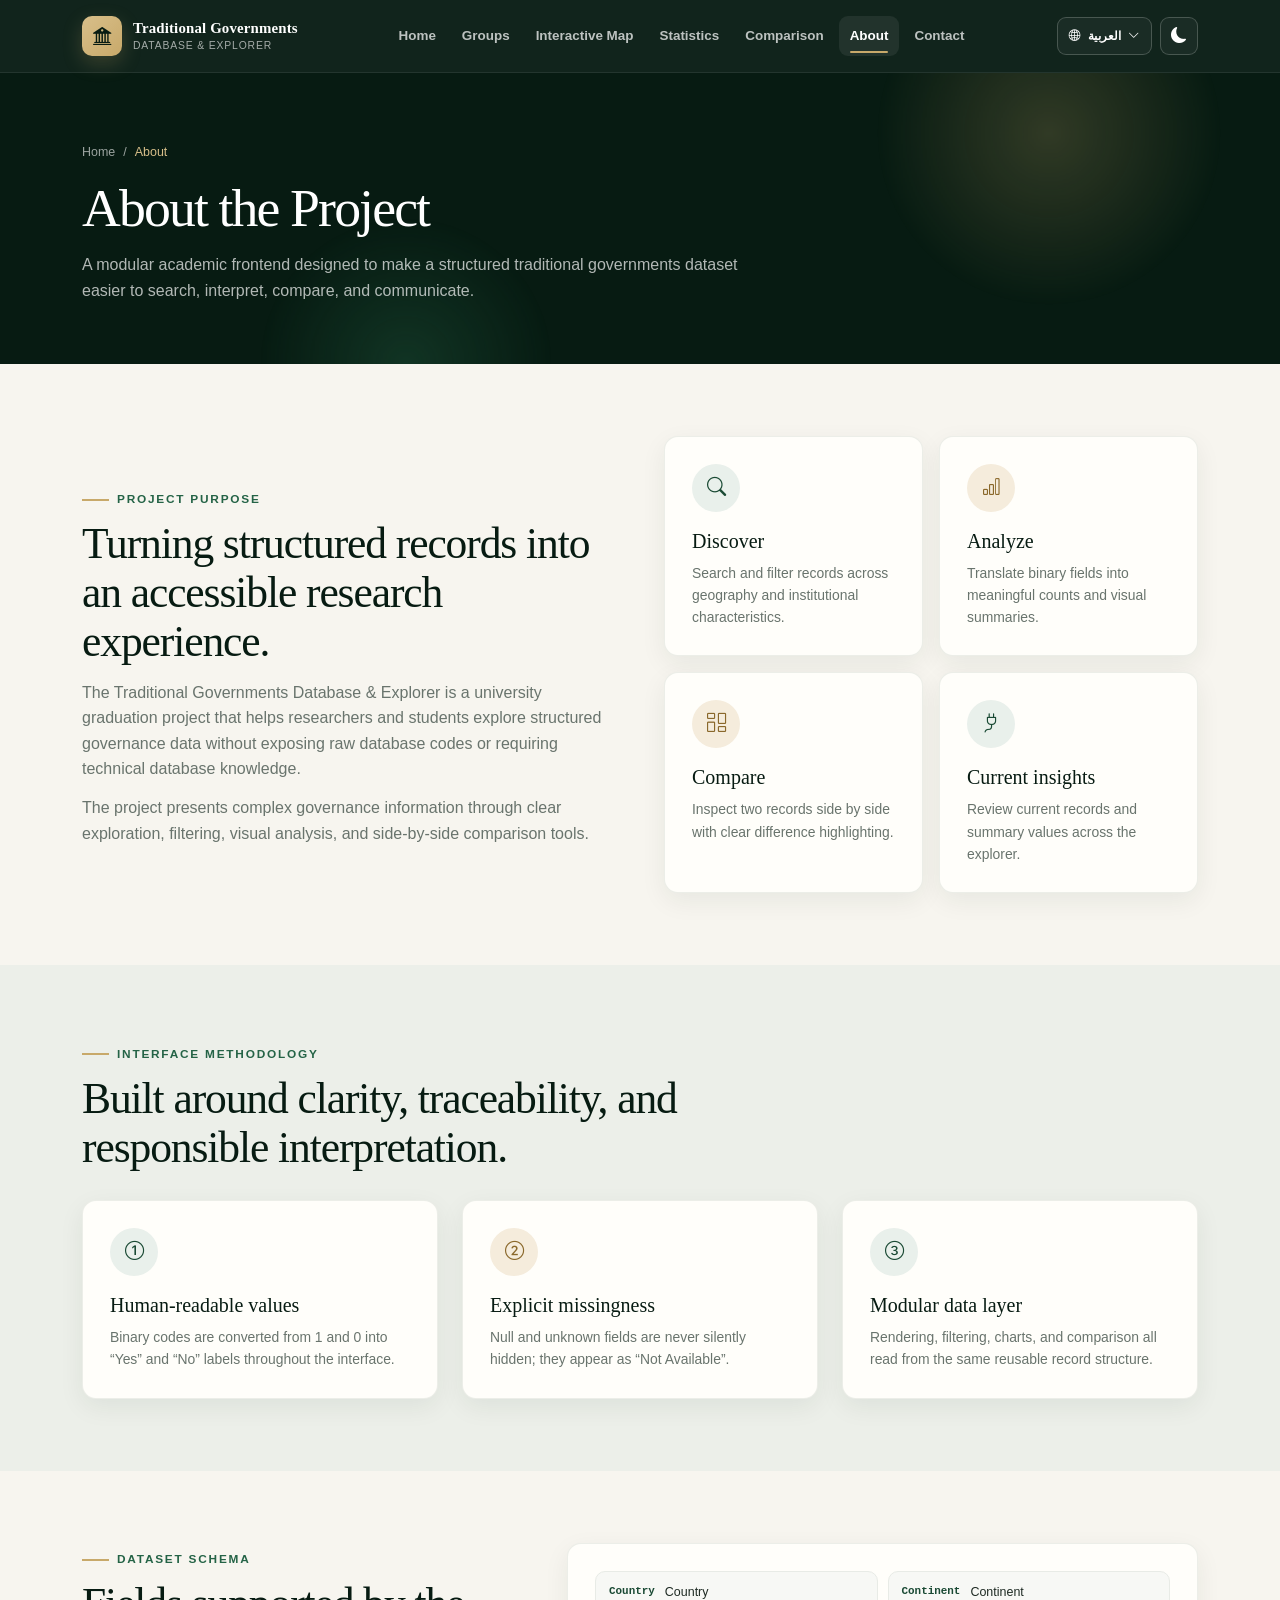
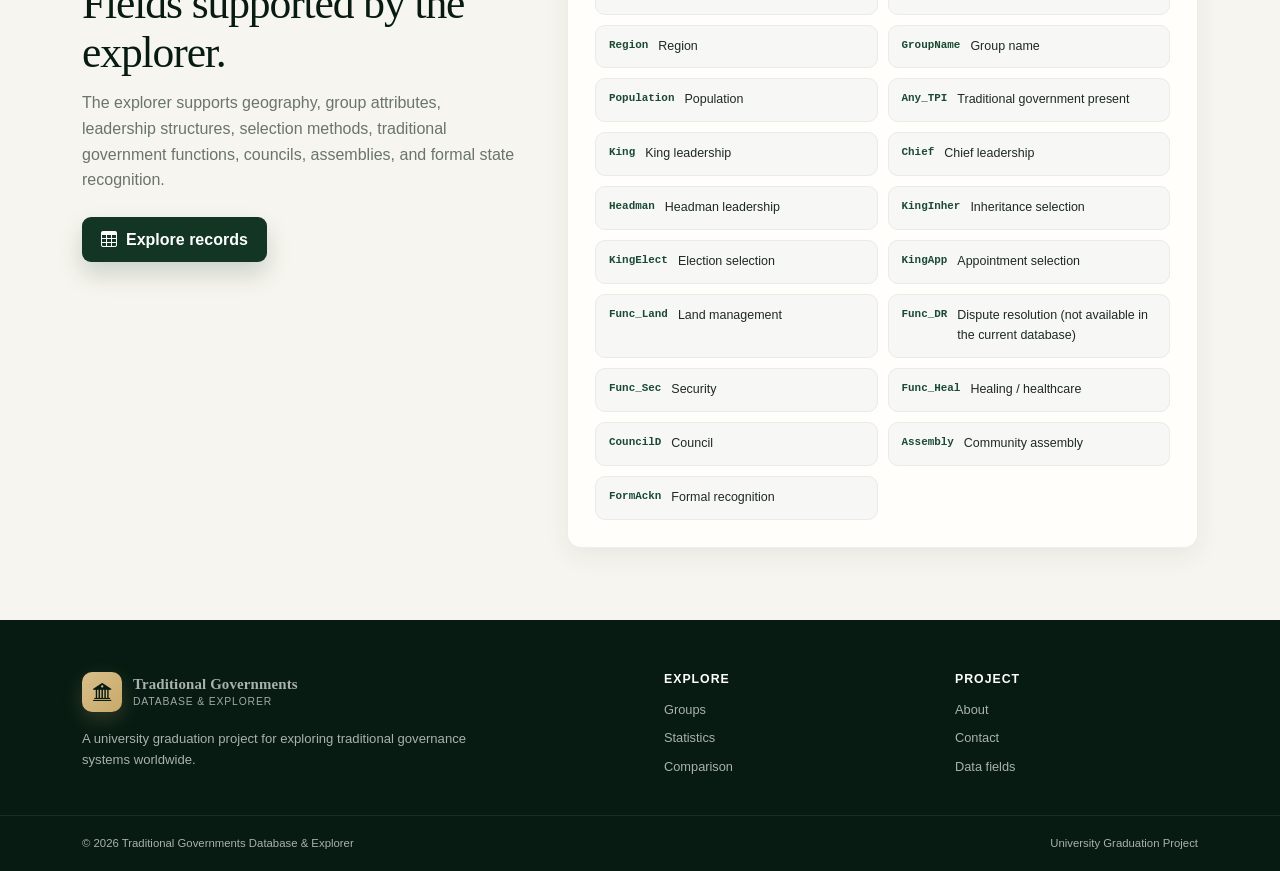
==== about.html @ 9d0b3dbb "Initial secure Flask project upload" ====
<!doctype html>
<html class="preferences-pending" lang="en" dir="ltr">
<head>
  <meta charset="utf-8">
  <meta name="viewport" content="width=device-width, initial-scale=1">
  <script src="js/preferences.js"></script>
  <meta name="description" content="About the Traditional Governments Database & Explorer graduation project.">
  <title>About the Project | Traditional Governments</title>
  <link href="assets/vendor/bootstrap.min.css" rel="stylesheet">
  <link href="assets/vendor/bootstrap-icons.min.css" rel="stylesheet">
  <link href="css/style.css" rel="stylesheet">
</head>
<body class="is-loading" data-page="about">
  <a class="skip-link" href="#main-content">Skip to main content</a><div class="site-loader" id="siteLoader" aria-hidden="true"><div class="loader-mark"></div></div>
  <header class="site-header"><div class="container nav-shell"><a class="brand" href="index.html"><span class="brand-mark"><i class="bi bi-bank2"></i></span><span class="brand-copy"><strong>Traditional Governments</strong><small>Database &amp; Explorer</small></span></a><button class="nav-toggle" id="navToggle" type="button" aria-expanded="false" aria-controls="navMenu" aria-label="Toggle navigation"><span></span><span></span><span></span></button><nav aria-label="Primary navigation"><ul class="nav-menu" id="navMenu"><li><a class="nav-link" href="index.html">Home</a></li><li><a class="nav-link" href="groups.html">Groups</a></li><li><a class="nav-link" href="index.html#distribution-map">Interactive Map</a></li><li><a class="nav-link" href="statistics.html">Statistics</a></li><li><a class="nav-link" href="comparison.html">Comparison</a></li><li><a class="nav-link active" href="about.html">About</a></li><li><a class="nav-link" href="contact.html">Contact</a></li></ul></nav></div></header>
  <main id="main-content">
    <section class="page-hero"><div class="container"><div class="breadcrumb-premium"><a href="index.html">Home</a><span>/</span><span>About</span></div><h1>About the Project</h1><p>A modular academic frontend designed to make a structured traditional governments dataset easier to search, interpret, compare, and communicate.</p></div></section>
    <section class="section-space"><div class="container">
      <div class="row align-items-center g-5">
        <div class="col-lg-6" data-reveal><span class="section-kicker">Project purpose</span><h2 class="section-title">Turning structured records into an accessible research experience.</h2><p class="section-intro">The Traditional Governments Database &amp; Explorer is a university graduation project that helps researchers and students explore structured governance data without exposing raw database codes or requiring technical database knowledge.</p><p class="section-intro">The project presents complex governance information through clear exploration, filtering, visual analysis, and side-by-side comparison tools.</p></div>
        <div class="col-lg-6"><div class="row g-3"><div class="col-sm-6" data-reveal><article class="surface project-card"><div class="feature-icon"><i class="bi bi-search"></i></div><h3>Discover</h3><p>Search and filter records across geography and institutional characteristics.</p></article></div><div class="col-sm-6" data-reveal><article class="surface project-card"><div class="feature-icon gold-icon"><i class="bi bi-bar-chart"></i></div><h3>Analyze</h3><p>Translate binary fields into meaningful counts and visual summaries.</p></article></div><div class="col-sm-6" data-reveal><article class="surface project-card"><div class="feature-icon gold-icon"><i class="bi bi-columns-gap"></i></div><h3>Compare</h3><p>Inspect two records side by side with clear difference highlighting.</p></article></div><div class="col-sm-6" data-reveal><article class="surface project-card"><div class="feature-icon"><i class="bi bi-plug"></i></div><h3>Current insights</h3><p>Review current records and summary values across the explorer.</p></article></div></div></div>
      </div>
    </div></section>

    <section class="section-space map-section" id="methodology"><div class="container"><div class="section-heading-row" data-reveal><div><span class="section-kicker">Interface methodology</span><h2 class="section-title">Built around clarity, traceability, and responsible interpretation.</h2></div></div><div class="row g-4"><div class="col-md-4" data-reveal><article class="surface project-card"><div class="feature-icon"><i class="bi bi-1-circle"></i></div><h3>Human-readable values</h3><p>Binary codes are converted from 1 and 0 into “Yes” and “No” labels throughout the interface.</p></article></div><div class="col-md-4" data-reveal><article class="surface project-card"><div class="feature-icon gold-icon"><i class="bi bi-2-circle"></i></div><h3>Explicit missingness</h3><p>Null and unknown fields are never silently hidden; they appear as “Not Available”.</p></article></div><div class="col-md-4" data-reveal><article class="surface project-card"><div class="feature-icon"><i class="bi bi-3-circle"></i></div><h3>Modular data layer</h3><p>Rendering, filtering, charts, and comparison all read from the same reusable record structure.</p></article></div></div></div></section>

    <section class="section-space" id="data-fields"><div class="container"><div class="row g-5"><div class="col-lg-5" data-reveal><span class="section-kicker">Dataset schema</span><h2 class="section-title">Fields supported by the explorer.</h2><p class="section-intro">The explorer supports geography, group attributes, leadership structures, selection methods, traditional government functions, councils, assemblies, and formal state recognition.</p><a class="btn-premium btn-forest mt-4" href="groups.html"><i class="bi bi-table"></i> Explore records</a></div><div class="col-lg-7" data-reveal><div class="surface project-card"><ul class="field-list"><li><code>Country</code><span>Country</span></li><li><code>Continent</code><span>Continent</span></li><li><code>Region</code><span>Region</span></li><li><code>GroupName</code><span>Group name</span></li><li><code>Population</code><span>Population</span></li><li><code>Any_TPI</code><span>Traditional government present</span></li><li><code>King</code><span>King leadership</span></li><li><code>Chief</code><span>Chief leadership</span></li><li><code>Headman</code><span>Headman leadership</span></li><li><code>KingInher</code><span>Inheritance selection</span></li><li><code>KingElect</code><span>Election selection</span></li><li><code>KingApp</code><span>Appointment selection</span></li><li><code>Func_Land</code><span>Land management</span></li><li><code>Func_DR</code><span>Dispute resolution (not available in the current database)</span></li><li><code>Func_Sec</code><span>Security</span></li><li><code>Func_Heal</code><span>Healing / healthcare</span></li><li><code>CouncilD</code><span>Council</span></li><li><code>Assembly</code><span>Community assembly</span></li><li><code>FormAckn</code><span>Formal recognition</span></li></ul></div></div></div></div></section>
  </main>
  <footer class="site-footer"><div class="footer-main"><div class="container"><div class="row g-5"><div class="col-lg-6"><a class="brand" href="index.html"><span class="brand-mark"><i class="bi bi-bank2"></i></span><span class="brand-copy"><strong>Traditional Governments</strong><small>Database &amp; Explorer</small></span></a><p class="footer-copy">A university graduation project for exploring traditional governance systems worldwide.</p></div><div class="col-6 col-lg-3"><h2 class="footer-title">Explore</h2><ul class="footer-links"><li><a href="groups.html">Groups</a></li><li><a href="statistics.html">Statistics</a></li><li><a href="comparison.html">Comparison</a></li></ul></div><div class="col-6 col-lg-3"><h2 class="footer-title">Project</h2><ul class="footer-links"><li><a href="about.html">About</a></li><li><a href="contact.html">Contact</a></li><li><a href="#data-fields">Data fields</a></li></ul></div></div></div></div><div class="footer-bottom"><div class="container"><span>© 2026 Traditional Governments Database &amp; Explorer</span><span>University Graduation Project</span></div></div></footer>
  <a class="back-to-top" id="backToTop" href="#main-content" aria-label="Back to top"><i class="bi bi-arrow-up"></i></a><script src="assets/vendor/bootstrap.bundle.min.js" defer></script><script src="js/i18n.js" defer></script><script src="js/script.js?v=group-names-ar-1" defer></script>
</body>
</html>
---- css/style.css ----
/* ================================================================
   Traditional Governments Database & Explorer
   Shared presentation layer for all pages
   ================================================================ */

:root {
  --forest-950: #071b12;
  --forest-900: #0c291b;
  --forest-800: #123524;
  --forest-700: #1a4a34;
  --forest-600: #246346;
  --gold-500: #c8a96a;
  --gold-400: #d8bf8a;
  --gold-200: #eee1c8;
  --warm-white: #f7f5ef;
  --paper: #fffefa;
  --ink: #1d2922;
  --muted: #69746d;
  --line: #e5e1d8;
  --success: #287a50;
  --danger: #b74c45;
  --shadow-sm: 0 8px 26px rgba(15, 42, 29, 0.065);
  --shadow-md: 0 18px 46px rgba(8, 28, 19, 0.11);
  --radius-sm: 10px;
  --radius-md: 14px;
  --radius-lg: 22px;
  --transition: 180ms ease;
}

* {
  box-sizing: border-box;
}

html {
  scroll-behavior: smooth;
  scroll-padding-top: 78px;
}

html.preferences-pending body {
  visibility: hidden;
}

body {
  margin: 0;
  color: var(--ink);
  background: var(--warm-white);
  font-family: "Aptos", "Segoe UI", Arial, sans-serif;
  line-height: 1.6;
  -webkit-font-smoothing: antialiased;
}

body.is-loading {
  overflow: hidden;
}

a {
  color: inherit;
  text-decoration: none;
}

::selection {
  color: var(--forest-950);
  background: var(--gold-200);
}

:focus-visible {
  outline: 3px solid rgba(200, 169, 106, 0.48);
  outline-offset: 3px;
}

button,
input,
select,
textarea {
  font: inherit;
}

img {
  display: block;
  max-width: 100%;
}

.skip-link {
  position: fixed;
  top: -80px;
  left: 16px;
  z-index: 9999;
  padding: 10px 16px;
  color: white;
  background: var(--forest-800);
  border-radius: 8px;
  transition: top var(--transition);
}

.skip-link:focus {
  top: 16px;
}

.site-loader {
  position: fixed;
  inset: 0;
  z-index: 9998;
  display: grid;
  place-items: center;
  background: var(--forest-950);
  transition: opacity 350ms ease, visibility 350ms ease;
}

.site-loader.is-hidden {
  visibility: hidden;
  opacity: 0;
}

.loader-mark {
  position: relative;
  width: 54px;
  height: 54px;
  border: 3px solid rgba(200, 169, 106, 0.25);
  border-top-color: var(--gold-500);
  border-radius: 50%;
  animation: spin 800ms linear infinite;
}

@keyframes spin {
  to { transform: rotate(360deg); }
}

/* Navigation */
.site-header {
  position: sticky;
  top: 0;
  z-index: 1000;
  color: #fff;
  background: rgba(8, 28, 19, 0.96);
  border-bottom: 1px solid rgba(255, 255, 255, 0.08);
  backdrop-filter: blur(14px);
}

.home-page .site-header {
  position: fixed;
  width: 100%;
  background: linear-gradient(180deg, rgba(6, 23, 15, 0.93), rgba(6, 23, 15, 0.72));
}

.nav-shell {
  min-height: 72px;
  display: flex;
  align-items: center;
  justify-content: space-between;
  gap: 24px;
}

.brand {
  display: inline-flex;
  align-items: center;
  gap: 11px;
  min-width: 224px;
}

.brand-mark {
  width: 40px;
  height: 40px;
  display: grid;
  place-items: center;
  color: var(--forest-950);
  background: linear-gradient(135deg, var(--gold-400), var(--gold-500));
  border-radius: 10px;
  box-shadow: 0 7px 20px rgba(200, 169, 106, 0.22);
  font-size: 1.15rem;
}

.brand-copy {
  line-height: 1.16;
}

.brand-copy strong,
.brand-copy small {
  display: block;
}

.brand-copy strong {
  font-family: Georgia, "Times New Roman", serif;
  font-size: 0.93rem;
  letter-spacing: 0.01em;
}

.brand-copy small {
  margin-top: 3px;
  color: rgba(255, 255, 255, 0.62);
  font-size: 0.65rem;
  letter-spacing: 0.08em;
  text-transform: uppercase;
}

.nav-menu {
  display: flex;
  align-items: center;
  justify-content: flex-end;
  gap: 4px;
  margin: 0;
  padding: 0;
  list-style: none;
}

.nav-link {
  position: relative;
  display: inline-flex;
  align-items: center;
  min-height: 40px;
  padding: 8px 11px;
  color: rgba(255, 255, 255, 0.72);
  border-radius: 9px;
  font-size: 0.84rem;
  font-weight: 600;
  transition: color var(--transition), background var(--transition);
}

.nav-link:hover,
.nav-link:focus-visible,
.nav-link.active {
  color: #fff;
  background: rgba(255, 255, 255, 0.07);
}

.nav-link.active::after {
  content: "";
  position: absolute;
  right: 11px;
  bottom: 3px;
  left: 11px;
  height: 2px;
  background: var(--gold-500);
  border-radius: 999px;
}

.nav-toggle {
  display: none;
  width: 44px;
  height: 44px;
  padding: 0;
  color: #fff;
  background: rgba(255, 255, 255, 0.07);
  border: 1px solid rgba(255, 255, 255, 0.12);
  border-radius: 10px;
}

.nav-toggle span {
  display: block;
  width: 19px;
  height: 2px;
  margin: 4px auto;
  background: currentColor;
  border-radius: 999px;
  transition: transform var(--transition), opacity var(--transition);
}

.nav-toggle[aria-expanded="true"] span:nth-child(1) { transform: translateY(6px) rotate(45deg); }
.nav-toggle[aria-expanded="true"] span:nth-child(2) { opacity: 0; }
.nav-toggle[aria-expanded="true"] span:nth-child(3) { transform: translateY(-6px) rotate(-45deg); }

.site-preference-controls {
  display: flex;
  align-items: center;
  gap: 8px;
  flex: 0 0 auto;
}

.site-preference-controls .language-switch,
.site-preference-controls .theme-switch {
  min-height: 38px;
  color: #fff;
  background: rgba(255,255,255,.04);
  border: 1px solid rgba(255,255,255,.2);
  border-radius: 9px;
  transition: background var(--transition), border-color var(--transition), transform var(--transition);
}

.site-preference-controls .language-switch {
  display: inline-flex;
  align-items: center;
  gap: 7px;
  padding: 7px 11px;
  font-size: .72rem;
  font-weight: 700;
}

.site-preference-controls .theme-switch {
  width: 38px;
  display: grid;
  place-items: center;
}

.site-preference-controls button:hover,
.site-preference-controls button:focus-visible {
  color: #fff;
  background: rgba(255,255,255,.1);
  border-color: var(--gold-500);
  transform: translateY(-1px);
}

/* Shared layout */
.section-space {
  padding: 72px 0;
}

.section-space-sm {
  padding: 48px 0;
}

.section-kicker {
  display: inline-flex;
  align-items: center;
  gap: 8px;
  margin-bottom: 10px;
  color: var(--forest-600);
  font-size: 0.74rem;
  font-weight: 800;
  letter-spacing: 0.15em;
  text-transform: uppercase;
}

.section-kicker::before {
  content: "";
  width: 27px;
  height: 2px;
  background: var(--gold-500);
}

.section-title {
  max-width: 760px;
  margin: 0;
  color: var(--forest-950);
  font-family: Georgia, "Times New Roman", serif;
  font-size: clamp(1.9rem, 3.4vw, 2.85rem);
  line-height: 1.13;
  letter-spacing: -0.025em;
}

.section-intro {
  max-width: 690px;
  margin: 13px 0 0;
  color: var(--muted);
}

.section-heading-row {
  display: flex;
  align-items: end;
  justify-content: space-between;
  gap: 24px;
  margin-bottom: 28px;
}

.surface {
  background: var(--paper);
  border: 1px solid rgba(16, 49, 34, 0.08);
  border-radius: var(--radius-md);
  box-shadow: var(--shadow-sm);
}

.btn-premium {
  display: inline-flex;
  align-items: center;
  justify-content: center;
  gap: 9px;
  min-height: 44px;
  padding: 9px 18px;
  border: 1px solid transparent;
  border-radius: 9px;
  font-weight: 750;
  transition: transform var(--transition), box-shadow var(--transition), background var(--transition), border-color var(--transition);
}

.btn-premium:hover {
  transform: translateY(-2px);
}

.btn-forest {
  color: white;
  background: var(--forest-800);
  box-shadow: 0 12px 24px rgba(18, 53, 36, 0.18);
}

.btn-forest:hover {
  color: white;
  background: var(--forest-700);
}

.btn-gold {
  color: var(--forest-950);
  background: var(--gold-500);
  box-shadow: 0 12px 24px rgba(200, 169, 106, 0.2);
}

.btn-gold:hover {
  color: var(--forest-950);
  background: #d4b679;
}

.btn-outline-premium {
  color: var(--forest-800);
  background: transparent;
  border-color: rgba(18, 53, 36, 0.25);
}

.btn-outline-premium:hover {
  color: white;
  background: var(--forest-800);
  border-color: var(--forest-800);
}

.text-link {
  display: inline-flex;
  align-items: center;
  gap: 8px;
  color: var(--forest-700);
  font-weight: 750;
}

.text-link i {
  transition: transform var(--transition);
}

.text-link:hover i {
  transform: translateX(4px);
}

/* Hero */
.hero {
  position: relative;
  min-height: 620px;
  display: flex;
  align-items: center;
  overflow: hidden;
  color: #fff;
  background-image:
    linear-gradient(90deg, rgba(5, 22, 14, 0.95) 0%, rgba(5, 22, 14, 0.84) 37%, rgba(5, 22, 14, 0.32) 68%, rgba(5, 22, 14, 0.14) 100%),
    linear-gradient(0deg, rgba(5, 22, 14, 0.66) 0%, transparent 35%),
    url("../assets/images/hero-village.png");
  background-position: center;
  background-size: cover;
}

.hero::after {
  content: "";
  position: absolute;
  inset: auto 0 0;
  height: 125px;
  background: linear-gradient(0deg, rgba(5, 22, 14, 0.58), transparent);
  pointer-events: none;
}

.hero-content {
  position: relative;
  z-index: 2;
  max-width: 625px;
  padding-top: 86px;
}

.hero-eyebrow {
  display: inline-flex;
  align-items: center;
  gap: 10px;
  padding: 7px 12px;
  color: var(--gold-200);
  background: rgba(255, 255, 255, 0.08);
  border: 1px solid rgba(255, 255, 255, 0.14);
  border-radius: 999px;
  font-size: 0.74rem;
  font-weight: 750;
  letter-spacing: 0.08em;
  text-transform: uppercase;
}

.hero h1 {
  margin: 20px 0 15px;
  font-family: Georgia, "Times New Roman", serif;
  font-size: clamp(3rem, 5.2vw, 4.75rem);
  line-height: 1;
  letter-spacing: -0.04em;
}

.hero h1 span {
  display: block;
  color: var(--gold-400);
  font-style: italic;
  font-weight: 400;
}

.hero-lead {
  max-width: 610px;
  margin: 0;
  color: rgba(255, 255, 255, 0.78);
  font-size: clamp(0.98rem, 1.5vw, 1.09rem);
}

.hero-actions {
  display: flex;
  flex-wrap: wrap;
  gap: 12px;
  margin-top: 27px;
}

.hero .btn-outline-premium {
  color: #fff;
  background: rgba(255, 255, 255, 0.07);
  border-color: rgba(255, 255, 255, 0.28);
}

.hero .btn-outline-premium:hover {
  background: rgba(255, 255, 255, 0.14);
  border-color: rgba(255, 255, 255, 0.45);
}

.hero-note {
  display: flex;
  align-items: center;
  gap: 10px;
  margin-top: 22px;
  color: rgba(255, 255, 255, 0.58);
  font-size: 0.78rem;
}

.scroll-indicator {
  position: absolute;
  z-index: 3;
  right: max(24px, calc((100vw - 1320px) / 2));
  bottom: 27px;
  display: flex;
  align-items: center;
  gap: 12px;
  color: rgba(255, 255, 255, 0.72);
  font-size: 0.72rem;
  font-weight: 700;
  letter-spacing: 0.1em;
  text-transform: uppercase;
}

.scroll-indicator span {
  position: relative;
  width: 28px;
  height: 42px;
  border: 1px solid rgba(255, 255, 255, 0.36);
  border-radius: 999px;
}

.scroll-indicator span::before {
  content: "";
  position: absolute;
  top: 8px;
  left: 50%;
  width: 4px;
  height: 8px;
  background: var(--gold-500);
  border-radius: 999px;
  transform: translateX(-50%);
  animation: scroll-dot 1.8s ease-in-out infinite;
}

@keyframes scroll-dot {
  0%, 100% { transform: translate(-50%, 0); opacity: 0.5; }
  50% { transform: translate(-50%, 14px); opacity: 1; }
}

/* Statistics */
.stats-band {
  position: relative;
  z-index: 5;
  margin-top: -42px;
}

.stat-card {
  height: 100%;
  display: flex;
  align-items: center;
  gap: 14px;
  padding: 19px;
  background: rgba(255, 255, 255, 0.98);
  border: 1px solid rgba(16, 49, 34, 0.07);
  border-radius: var(--radius-md);
  box-shadow: var(--shadow-md);
  transition: transform var(--transition), box-shadow var(--transition);
}

.stat-card:hover {
  transform: translateY(-4px);
  box-shadow: 0 18px 46px rgba(8, 28, 19, 0.13);
}

.stat-icon,
.feature-icon {
  flex: 0 0 auto;
  display: grid;
  place-items: center;
  width: 48px;
  height: 48px;
  color: var(--forest-700);
  background: #e9f0eb;
  border-radius: 50%;
  font-size: 1.2rem;
}

.stat-card:nth-child(even) .stat-icon,
.gold-icon {
  color: #8a682b;
  background: #f5ecdc;
}

.stat-number {
  margin: 0;
  color: var(--forest-950);
  font-family: Georgia, "Times New Roman", serif;
  font-size: 1.68rem;
  font-weight: 700;
  line-height: 1;
}

.stat-label {
  margin: 6px 0 0;
  color: var(--muted);
  font-size: 0.78rem;
  font-weight: 700;
}

/* Feature cards */
.feature-card {
  height: 100%;
  padding: 24px;
  overflow: hidden;
  transition: transform var(--transition), box-shadow var(--transition), border-color var(--transition);
}

.feature-card:hover {
  transform: translateY(-6px);
  border-color: rgba(200, 169, 106, 0.5);
  box-shadow: var(--shadow-md);
}

.feature-card .feature-icon {
  margin-bottom: 19px;
  border-radius: 12px;
}

.feature-card h3 {
  margin: 0 0 10px;
  color: var(--forest-950);
  font-family: Georgia, "Times New Roman", serif;
  font-size: 1.25rem;
}

.feature-card p {
  min-height: 52px;
  margin: 0 0 18px;
  color: var(--muted);
  font-size: 0.9rem;
}

/* Page mastheads */
.page-hero {
  position: relative;
  padding: 70px 0 60px;
  overflow: hidden;
  color: #fff;
  background: var(--forest-950);
}

.page-hero::before,
.page-hero::after {
  content: "";
  position: absolute;
  border-radius: 50%;
  filter: blur(1px);
  pointer-events: none;
}

.page-hero::before {
  top: -120px;
  right: 4%;
  width: 360px;
  height: 360px;
  background: radial-gradient(circle, rgba(200, 169, 106, 0.22), transparent 68%);
}

.page-hero::after {
  bottom: -150px;
  left: 20%;
  width: 300px;
  height: 300px;
  background: radial-gradient(circle, rgba(39, 104, 73, 0.33), transparent 69%);
}

.breadcrumb-premium {
  position: relative;
  z-index: 1;
  display: flex;
  gap: 8px;
  margin-bottom: 17px;
  color: rgba(255, 255, 255, 0.6);
  font-size: 0.78rem;
}

.breadcrumb-premium span:last-child { color: var(--gold-400); }

.page-hero h1 {
  position: relative;
  z-index: 1;
  margin: 0;
  font-family: Georgia, "Times New Roman", serif;
  font-size: clamp(2.4rem, 4.2vw, 3.7rem);
  line-height: 1.05;
  letter-spacing: -0.035em;
}

.page-hero p {
  position: relative;
  z-index: 1;
  max-width: 680px;
  margin: 16px 0 0;
  color: rgba(255, 255, 255, 0.69);
}

/* Explorer controls and tables */
.explorer-panel {
  padding: 24px;
  overflow: hidden;
}

.search-wrap {
  position: relative;
}

.search-wrap > i {
  position: absolute;
  top: 50%;
  left: 17px;
  color: #8a948e;
  transform: translateY(-50%);
}

.search-wrap .form-control {
  min-height: 48px;
  padding-left: 46px;
}

.form-label {
  margin-bottom: 7px;
  color: #334039;
  font-size: 0.76rem;
  font-weight: 750;
}

.form-control,
.form-select {
  min-height: 46px;
  color: var(--ink);
  background-color: #fbfcfa;
  border-color: #dce1dc;
  border-radius: 10px;
  box-shadow: none !important;
}

.form-control:focus,
.form-select:focus {
  background-color: #fff;
  border-color: var(--gold-500);
}

.filter-grid {
  display: grid;
  grid-template-columns: repeat(5, minmax(0, 1fr));
  gap: 13px;
  margin-top: 18px;
}

.filter-actions {
  display: flex;
  align-items: end;
}

.result-toolbar {
  display: flex;
  align-items: center;
  justify-content: space-between;
  gap: 16px;
  margin: 26px 0 14px;
}

.result-count {
  color: var(--muted);
  font-size: 0.85rem;
}

.result-count strong { color: var(--forest-800); }

.table-shell {
  overflow: hidden;
  background: #fff;
  border: 1px solid var(--line);
  border-radius: var(--radius-md);
}

.table-responsive { margin-bottom: 0; }

.data-table {
  width: 100%;
  margin: 0;
  border-collapse: collapse;
  font-size: 0.86rem;
}

.data-table th {
  padding: 14px 16px;
  color: #3f4c45;
  background: #f4f2ec;
  border-bottom: 1px solid var(--line);
  font-size: 0.69rem;
  font-weight: 800;
  letter-spacing: 0.055em;
  text-transform: uppercase;
  white-space: nowrap;
}

.data-table th[data-sort] {
  cursor: pointer;
  user-select: none;
}

.data-table th[data-sort]::after {
  content: "↕";
  margin-left: 7px;
  color: #99a19c;
}

.data-table td {
  padding: 14px 16px;
  vertical-align: middle;
  color: #4d5952;
  border-bottom: 1px solid #edf0ec;
}

.data-table tbody tr {
  transition: background var(--transition), transform var(--transition);
}

.data-table tbody tr:hover { background: #faf7ef; }
.data-table tbody tr:last-child td { border-bottom: 0; }

.group-name-cell strong {
  display: block;
  color: var(--forest-950);
  font-family: Georgia, "Times New Roman", serif;
  font-size: 0.97rem;
}

.group-name-bidi {
  unicode-bidi: isolate;
}

.group-name-cell small { color: #8a938e; }

.badge-yes,
.badge-no,
.badge-neutral,
.leadership-badge {
  display: inline-flex;
  align-items: center;
  gap: 5px;
  padding: 5px 9px;
  border-radius: 999px;
  font-size: 0.7rem;
  font-weight: 750;
  white-space: nowrap;
}

.badge-yes { color: #1e6944; background: #e4f3e9; }
.badge-no { color: #a33e39; background: #fae9e7; }
.badge-neutral { color: #626b66; background: #eef0ee; }
.leadership-badge { color: #755722; background: #f6eedf; }

.table-action {
  display: inline-grid;
  place-items: center;
  width: 35px;
  height: 35px;
  color: var(--forest-700);
  background: #e9f0eb;
  border: 0;
  border-radius: 9px;
  transition: color var(--transition), background var(--transition), transform var(--transition);
}

.table-action:hover {
  color: #fff;
  background: var(--forest-700);
  transform: translateY(-2px);
}

.pagination-premium {
  display: flex;
  align-items: center;
  justify-content: center;
  gap: 7px;
  margin-top: 22px;
}

.page-btn {
  min-width: 38px;
  height: 38px;
  padding: 0 10px;
  color: var(--forest-800);
  background: #fff;
  border: 1px solid var(--line);
  border-radius: 9px;
}

.page-btn:hover,
.page-btn.active {
  color: #fff;
  background: var(--forest-800);
  border-color: var(--forest-800);
}

.page-btn:disabled {
  cursor: not-allowed;
  opacity: 0.4;
}

.empty-state {
  padding: 54px 20px !important;
  color: var(--muted) !important;
  text-align: center;
}

/* Details dialog */
.detail-dialog {
  width: min(820px, calc(100% - 30px));
  max-height: min(88vh, 860px);
  padding: 0;
  overflow: auto;
  background: #fff;
  border: 0;
  border-radius: 22px;
  box-shadow: 0 35px 100px rgba(8, 28, 19, 0.35);
}

.detail-dialog::backdrop {
  background: rgba(5, 22, 14, 0.72);
  backdrop-filter: blur(4px);
}

.dialog-head {
  position: sticky;
  top: 0;
  z-index: 2;
  display: flex;
  align-items: center;
  justify-content: space-between;
  gap: 16px;
  padding: 23px 26px;
  color: #fff;
  background: var(--forest-900);
}

.dialog-head small {
  display: block;
  color: var(--gold-400);
  font-size: 0.7rem;
  font-weight: 700;
  letter-spacing: 0.08em;
  text-transform: uppercase;
}

.dialog-head h2 {
  margin: 4px 0 0;
  font-family: Georgia, "Times New Roman", serif;
  font-size: 1.7rem;
}

.dialog-close {
  width: 38px;
  height: 38px;
  color: #fff;
  background: rgba(255, 255, 255, 0.08);
  border: 1px solid rgba(255, 255, 255, 0.15);
  border-radius: 10px;
}

.dialog-body { padding: 26px; }

.detail-section + .detail-section { margin-top: 27px; }

.detail-section h3 {
  margin: 0 0 13px;
  color: var(--forest-800);
  font-size: 0.78rem;
  font-weight: 850;
  letter-spacing: 0.09em;
  text-transform: uppercase;
}

.detail-grid {
  display: grid;
  grid-template-columns: repeat(3, minmax(0, 1fr));
  gap: 10px;
}

.detail-item {
  padding: 13px 14px;
  background: #f7f8f5;
  border: 1px solid #eaede8;
  border-radius: 11px;
}

.detail-item span,
.detail-item strong {
  display: block;
}

.detail-item span {
  margin-bottom: 4px;
  color: #828b86;
  font-size: 0.67rem;
  font-weight: 700;
  text-transform: uppercase;
}

.detail-item strong {
  color: #344139;
  font-size: 0.86rem;
}

/* Interactive world map */
.map-section { background: #ecefe9; }

.world-map-card {
  overflow: hidden;
  padding: 22px 24px 18px;
  background: #fff;
}

.world-map-wrapper {
  position: relative;
  z-index: 0;
  isolation: isolate;
  width: min(100%, 1080px);
  margin: 0 auto;
  overflow: visible;
}

.world-map-image {
  position: relative;
  z-index: 0;
  display: block;
  width: 100%;
  height: auto;
  pointer-events: none;
}

.map-marker {
  position: absolute;
  z-index: 20 !important;
  display: grid !important;
  place-items: center;
  width: 50px;
  height: 50px;
  padding: 0;
  color: #fff;
  background: var(--forest-800);
  border: 4px solid rgba(255, 255, 255, 0.9);
  border-radius: 50%;
  box-shadow: 0 8px 20px rgba(18, 53, 36, 0.3);
  font-size: 0.75rem;
  font-weight: 800;
  line-height: 1;
  opacity: 1 !important;
  visibility: visible !important;
  transform: translate(-50%, -50%);
  transition: transform 200ms ease, background 200ms ease, box-shadow 200ms ease;
}

.map-marker::after {
  content: attr(data-continent) " · " attr(data-total) " groups";
  position: absolute;
  bottom: calc(100% + 10px);
  left: 50%;
  z-index: 11;
  width: max-content;
  max-width: 190px;
  padding: 7px 10px;
  color: #fff;
  background: var(--forest-950);
  border-radius: 7px;
  box-shadow: var(--shadow-sm);
  font-size: 0.68rem;
  font-weight: 700;
  line-height: 1.3;
  opacity: 0;
  pointer-events: none;
  transform: translate(-50%, 5px);
  transition: opacity 180ms ease, transform 180ms ease;
}

.map-marker:hover,
.map-marker:focus-visible {
  background: #9a783a;
  box-shadow: 0 11px 25px rgba(18, 53, 36, 0.36);
  transform: translate(-50%, -50%) scale(1.1);
}

.map-marker:hover::after,
.map-marker:focus-visible::after {
  opacity: 1;
  transform: translate(-50%, 0);
}

.marker-north-america { top: 30%; left: 22%; }
.marker-south-america { top: 65.4%; left: 33.7%; }
.marker-europe { top: 26.4%; left: 53.5%; }
.marker-africa { top: 54.2%; left: 55.3%; }
.marker-asia { top: 32.8%; left: 74.2%; }
.marker-oceania { top: 73%; left: 85.6%; }

.world-map-card-footer {
  display: flex;
  align-items: center;
  justify-content: space-between;
  gap: 18px;
  padding-top: 14px;
  border-top: 1px solid var(--line);
}

.world-map-card-footer > span {
  color: var(--muted);
  font-size: 0.76rem;
}

.world-map-card-footer > span i {
  margin-right: 7px;
  color: var(--forest-700);
  font-size: 0.58rem;
}

/* Charts */
.chart-card {
  height: 100%;
  padding: 25px;
}

.chart-card h3 {
  margin: 0;
  color: var(--forest-950);
  font-family: Georgia, "Times New Roman", serif;
  font-size: 1.22rem;
}

.chart-card p {
  margin: 5px 0 18px;
  color: var(--muted);
  font-size: 0.78rem;
}

.chart-wrap {
  position: relative;
  height: 290px;
}

.chart-wrap-wide {
  height: 440px;
}

.page-ellipsis {
  display: grid;
  min-width: 34px;
  place-items: center;
  color: var(--muted);
}

.chart-fallback {
  display: grid;
  gap: 12px;
  padding-top: 10px;
}

.fallback-bar {
  display: grid;
  grid-template-columns: 105px 1fr 28px;
  align-items: center;
  gap: 9px;
  font-size: 0.75rem;
}

.fallback-track {
  height: 12px;
  overflow: hidden;
  background: #edf0ec;
  border-radius: 999px;
}

.fallback-track span {
  display: block;
  height: 100%;
  background: linear-gradient(90deg, var(--forest-700), var(--gold-500));
  border-radius: 999px;
}

/* Comparison */
.compare-controls {
  padding: 25px;
}

.compare-select-grid {
  display: grid;
  grid-template-columns: 1fr auto 1fr;
  align-items: end;
  gap: 17px;
}

.swap-button {
  width: 48px;
  height: 48px;
  color: var(--forest-800);
  background: #eff3ef;
  border: 1px solid #dce3dd;
  border-radius: 12px;
  transition: transform var(--transition), background var(--transition), color var(--transition);
}

.swap-button:hover {
  color: white;
  background: var(--forest-800);
  transform: rotate(180deg);
}

.compare-summary {
  display: grid;
  grid-template-columns: 1fr 1fr;
  gap: 18px;
  margin-top: 24px;
}

.compare-profile {
  position: relative;
  padding: 25px;
  overflow: hidden;
}

.compare-profile::after {
  content: "";
  position: absolute;
  right: -45px;
  bottom: -55px;
  width: 150px;
  height: 150px;
  background: radial-gradient(circle, rgba(200, 169, 106, 0.18), transparent 68%);
}

.compare-profile small {
  color: var(--gold-500);
  font-size: 0.68rem;
  font-weight: 800;
  letter-spacing: 0.08em;
  text-transform: uppercase;
}

.compare-profile h2 {
  margin: 6px 0 4px;
  color: var(--forest-950);
  font-family: Georgia, "Times New Roman", serif;
  font-size: 1.65rem;
}

.compare-profile p { margin: 0; color: var(--muted); font-size: 0.82rem; }

.compare-table .category-row td {
  padding-top: 20px;
  padding-bottom: 8px;
  color: var(--forest-700);
  background: #fafbf9;
  font-size: 0.7rem;
  font-weight: 850;
  letter-spacing: 0.08em;
  text-transform: uppercase;
}

.compare-table td:first-child { width: 30%; font-weight: 700; color: #445049; }
.compare-table td:nth-child(2),
.compare-table td:nth-child(3) { width: 35%; }
.compare-table .is-different { background: #fff9ed; }

/* About and contact */
.project-card {
  height: 100%;
  padding: 27px;
}

.project-card h3 {
  margin: 17px 0 9px;
  color: var(--forest-950);
  font-family: Georgia, "Times New Roman", serif;
  font-size: 1.25rem;
}

.project-card p { margin: 0; color: var(--muted); font-size: 0.87rem; }

.field-list {
  display: grid;
  grid-template-columns: repeat(2, minmax(0, 1fr));
  gap: 10px;
  margin: 0;
  padding: 0;
  list-style: none;
}

.field-list li {
  display: flex;
  gap: 10px;
  padding: 11px 13px;
  background: #f7f8f5;
  border: 1px solid #e8ebe6;
  border-radius: 10px;
  font-size: 0.78rem;
}

.field-list code { color: var(--forest-700); font-weight: 750; }

.contact-card { padding: 32px; }

.contact-aside {
  height: 100%;
  padding: 34px;
  color: white;
  background: var(--forest-900);
  border-radius: var(--radius-md);
  box-shadow: var(--shadow-md);
}

.contact-aside h2 {
  margin: 0 0 12px;
  font-family: Georgia, "Times New Roman", serif;
  font-size: 2rem;
}

.contact-aside > p { color: rgba(255,255,255,.66); }

.contact-list {
  display: grid;
  gap: 17px;
  margin-top: 30px;
}

.contact-item {
  display: flex;
  align-items: center;
  gap: 13px;
}

.contact-item i {
  display: grid;
  place-items: center;
  width: 38px;
  height: 38px;
  color: var(--forest-950);
  background: var(--gold-500);
  border-radius: 10px;
}

.contact-item span,
.contact-item strong { display: block; }
.contact-item span { color: rgba(255,255,255,.52); font-size: .68rem; }
.contact-item strong { font-size: .84rem; }

.form-status {
  display: none;
  margin-top: 17px;
  padding: 12px 14px;
  color: #1e6944;
  background: #e5f4ea;
  border-radius: 10px;
  font-size: 0.82rem;
}

.form-status.is-visible { display: block; }

/* Footer */
.site-footer {
  color: rgba(255, 255, 255, 0.66);
  background: var(--forest-950);
}

.footer-main {
  padding: 52px 0 38px;
}

.footer-title {
  margin: 0 0 13px;
  color: #fff;
  font-size: 0.77rem;
  font-weight: 800;
  letter-spacing: 0.08em;
  text-transform: uppercase;
}

.footer-copy {
  max-width: 390px;
  margin: 16px 0 0;
  font-size: 0.82rem;
}

.footer-links {
  display: grid;
  gap: 8px;
  margin: 0;
  padding: 0;
  list-style: none;
  font-size: 0.8rem;
}

.footer-links a:hover { color: var(--gold-400); }

.social-links {
  display: flex;
  gap: 8px;
  margin-top: 18px;
}

.social-links a {
  display: grid;
  place-items: center;
  width: 38px;
  height: 38px;
  color: #fff;
  background: rgba(255,255,255,.07);
  border: 1px solid rgba(255,255,255,.1);
  border-radius: 10px;
  transition: background var(--transition), transform var(--transition);
}

.social-links a:hover { background: var(--forest-600); transform: translateY(-2px); }

.footer-bottom {
  padding: 18px 0;
  border-top: 1px solid rgba(255, 255, 255, 0.08);
  font-size: 0.71rem;
}

.footer-bottom .container {
  display: flex;
  align-items: center;
  justify-content: space-between;
  gap: 16px;
}

.back-to-top {
  position: fixed;
  right: 20px;
  bottom: 20px;
  z-index: 800;
  display: grid;
  place-items: center;
  width: 44px;
  height: 44px;
  color: white;
  background: var(--forest-800);
  border: 1px solid rgba(255,255,255,.15);
  border-radius: 12px;
  box-shadow: var(--shadow-md);
  opacity: 0;
  transform: translateY(15px);
  pointer-events: none;
  transition: opacity var(--transition), transform var(--transition);
}

.back-to-top.is-visible { opacity: 1; transform: none; pointer-events: auto; }

/* Animation helpers */
[data-reveal] {
  opacity: 0;
  transform: translateY(20px);
  transition: opacity 650ms ease, transform 650ms ease;
}

[data-reveal].is-visible {
  opacity: 1;
  transform: none;
}

/* ================================================================
   Global saved language and theme states
   ================================================================ */

html[dir="rtl"] body {
  font-family: Tahoma, "Segoe UI", Arial, sans-serif;
}

html[dir="rtl"] .world-map-wrapper,
html[dir="rtl"] .home-map-wrapper {
  direction: ltr;
}

html[dir="rtl"] .data-table th,
html[dir="rtl"] .data-table td,
html[dir="rtl"] .form-label,
html[dir="rtl"] .footer-copy,
html[dir="rtl"] .footer-title,
html[dir="rtl"] .footer-links {
  text-align: right;
}

html[dir="rtl"] .search-wrap i {
  left: auto;
  right: 16px;
}

html[dir="rtl"] .search-wrap .form-control {
  padding-right: 46px;
  padding-left: 14px;
}

html[dir="rtl"] .nav-link.active::after {
  right: 11px;
  left: 11px;
}

html[dir="rtl"] .bi-arrow-right,
html[dir="rtl"] .bi-chevron-right,
html[dir="rtl"] .bi-chevron-left,
html[dir="rtl"] .bi-arrow-up-right {
  transform: scaleX(-1);
}

html[data-theme="dark"] {
  --warm-white: #0f1813;
  --paper: #17231d;
  --ink: #eef2ef;
  --muted: #aab5ae;
  --line: #344139;
  --shadow-sm: 0 8px 26px rgba(0,0,0,.2);
  --shadow-md: 0 18px 46px rgba(0,0,0,.3);
}

html[data-theme="dark"] body,
html[data-theme="dark"] main {
  color: var(--ink);
  background: var(--warm-white);
}

html[data-theme="dark"] .surface,
html[data-theme="dark"] .stat-card,
html[data-theme="dark"] .feature-card,
html[data-theme="dark"] .explorer-panel,
html[data-theme="dark"] .table-shell,
html[data-theme="dark"] .detail-dialog,
html[data-theme="dark"] .compare-profile,
html[data-theme="dark"] .project-card,
html[data-theme="dark"] .contact-card,
html[data-theme="dark"] .world-map-card {
  color: var(--ink);
  background: var(--paper);
  border-color: var(--line);
  box-shadow: var(--shadow-sm);
}

html[data-theme="dark"] .map-section {
  color: #dce5df;
  background: #142019;
  border-color: #344139;
}

html[data-theme="dark"] .section-title,
html[data-theme="dark"] .project-card h3,
html[data-theme="dark"] .chart-card h3,
html[data-theme="dark"] .stat-number,
html[data-theme="dark"] .compare-profile h2,
html[data-theme="dark"] .dialog-body h3,
html[data-theme="dark"] .contact-card h2,
html[data-theme="dark"] .contact-card h2[style] {
  color: #f6f5ef !important;
}

html[data-theme="dark"] .section-intro,
html[data-theme="dark"] .project-card p,
html[data-theme="dark"] .chart-card p,
html[data-theme="dark"] .compare-profile p,
html[data-theme="dark"] .result-count,
html[data-theme="dark"] .group-name-cell small {
  color: var(--muted);
}

html[data-theme="dark"] .form-control,
html[data-theme="dark"] .form-select,
html[data-theme="dark"] textarea,
html[data-theme="dark"] select,
html[data-theme="dark"] input {
  color: #eef2ef;
  background-color: #111c16;
  border-color: #3b4941;
}

html[data-theme="dark"] .form-control::placeholder,
html[data-theme="dark"] textarea::placeholder {
  color: #7f8c84;
}

html[data-theme="dark"] .form-control:focus,
html[data-theme="dark"] .form-select:focus {
  color: #fff;
  background: #142019;
  border-color: var(--gold-500);
  box-shadow: 0 0 0 .2rem rgba(200,169,106,.15);
}

html[data-theme="dark"] .form-select option {
  color: #eef2ef;
  background: #17231d;
}

html[data-theme="dark"] .data-table {
  color: #dce5df;
}

html[data-theme="dark"] .data-table th {
  color: #f2f4f2;
  background: #1c2a23;
  border-color: #344139;
}

html[data-theme="dark"] .data-table td {
  color: #d6dfd9;
  border-color: #2f3d35;
}

html[data-theme="dark"] .data-table tbody tr:hover {
  background: #1b2922;
}

html[data-theme="dark"] .compare-table .category-row td {
  color: #f3e4c4;
  background: #2a3428;
}

html[data-theme="dark"] .compare-table .is-different {
  background: #3a3020;
}

html[data-theme="dark"] .compare-table td:first-child {
  color: #e3e9e5;
}

html[data-theme="dark"] .field-list li,
html[data-theme="dark"] .detail-item,
html[data-theme="dark"] .dialog-head {
  background: #1c2a23;
  border-color: #344139;
}

html[data-theme="dark"] .field-list code {
  color: var(--gold-400);
}

html[data-theme="dark"] .page-btn,
html[data-theme="dark"] .table-action,
html[data-theme="dark"] .dialog-close,
html[data-theme="dark"] .swap-button {
  color: #dce5df;
  background: #1c2a23;
  border-color: #3b4941;
}

html[data-theme="dark"] .page-btn:hover,
html[data-theme="dark"] .page-btn.active {
  color: #fff;
  background: var(--forest-600);
}

html[data-theme="dark"] .badge-neutral {
  color: #d2d9d5;
  background: #344139;
}

html[data-theme="dark"] .leadership-badge {
  color: #f2dfb8;
  background: #4b3b23;
}

html[data-theme="dark"] .detail-dialog::backdrop {
  background: rgba(0,0,0,.7);
}

@media (prefers-reduced-motion: reduce) {
  *, *::before, *::after {
    scroll-behavior: auto !important;
    animation-duration: 0.01ms !important;
    animation-iteration-count: 1 !important;
    transition-duration: 0.01ms !important;
  }
}

/* Responsive */
@media (max-width: 1199.98px) {
  .brand { min-width: auto; }
  .brand-copy small { display: none; }
  .nav-link { padding-inline: 8px; font-size: .79rem; }
  .filter-grid { grid-template-columns: repeat(3, minmax(0, 1fr)); }
}

@media (max-width: 991.98px) {
  .nav-shell { min-height: 70px; }
  .nav-toggle { order: 4; display: block; }
  .site-preference-controls { order: 3; margin-inline-start: auto; }
  .nav-shell > nav { order: 2; }
  .nav-menu {
    position: absolute;
    top: 70px;
    right: 0;
    left: 0;
    display: grid;
    max-height: 0;
    padding: 0 max(20px, calc((100vw - 720px) / 2));
    overflow: hidden;
    background: rgba(8, 28, 19, 0.99);
    border-top: 1px solid rgba(255,255,255,.08);
    box-shadow: 0 18px 30px rgba(5,22,14,.2);
    transition: max-height 280ms ease, padding 280ms ease;
  }
  .nav-menu.is-open { max-height: 540px; padding-top: 12px; padding-bottom: 16px; }
  .nav-link { width: 100%; padding: 10px 12px; }
  .nav-link.active::after { display: none; }
  .hero { min-height: 610px; background-position: 62% center; }
  .hero-content { padding-top: 82px; }
  .scroll-indicator { display: none; }
  .stats-band { margin-top: -34px; }
  .section-space { padding: 64px 0; }
  .detail-grid { grid-template-columns: repeat(2, minmax(0, 1fr)); }
}

@media (max-width: 767.98px) {
  .brand-copy strong { font-size: .85rem; }
  .section-space { padding: 54px 0; }
  .section-space-sm { padding: 40px 0; }
  .section-heading-row { display: block; margin-bottom: 24px; }
  .section-heading-row .text-link { margin-top: 14px; }
  .hero { min-height: 600px; background-position: 67% center; }
  .hero h1 { font-size: clamp(2.75rem, 13vw, 3.8rem); }
  .hero-actions { align-items: stretch; }
  .hero-actions .btn-premium { flex: 1 1 190px; }
  .stats-band { margin-top: -24px; }
  .filter-grid { grid-template-columns: repeat(2, minmax(0, 1fr)); }
  .filter-actions { grid-column: span 2; }
  .result-toolbar { align-items: flex-start; flex-direction: column; }
  .world-map-card { padding: 16px 16px 14px; }
  .world-map-card-footer { align-items: flex-start; flex-direction: column; }
  .compare-summary,
  .compare-select-grid { grid-template-columns: 1fr; }
  .swap-button { justify-self: center; transform: rotate(90deg); }
  .swap-button:hover { transform: rotate(270deg); }
  .field-list { grid-template-columns: 1fr; }
  .footer-bottom .container { align-items: flex-start; flex-direction: column; }
}

@media (max-width: 575.98px) {
  .row.g-5 { --bs-gutter-x: 1.5rem; }
  .nav-shell { padding-inline: 4px; }
  .brand-mark { width: 38px; height: 38px; }
  .brand-copy strong { max-width: 160px; }
  .site-preference-controls { gap: 5px; }
  .site-preference-controls .language-switch {
    width: 36px;
    padding: 0;
    justify-content: center;
  }
  .site-preference-controls .language-switch span,
  .site-preference-controls .language-switch .bi-chevron-down {
    display: none;
  }
  .site-preference-controls .theme-switch { width: 36px; }
  .hero {
    min-height: 590px;
    background-image:
      linear-gradient(90deg, rgba(5, 22, 14, 0.96) 0%, rgba(5, 22, 14, 0.82) 62%, rgba(5, 22, 14, 0.45) 100%),
      linear-gradient(0deg, rgba(5, 22, 14, 0.72) 0%, transparent 42%),
      url("../assets/images/hero-village.png");
  }
  .hero-content { padding-top: 78px; }
  .hero-lead { font-size: .96rem; }
  .section-title { font-size: 1.9rem; }
  .page-hero { padding: 56px 0 50px; }
  .explorer-panel,
  .contact-card { padding: 20px; }
  .filter-grid { grid-template-columns: 1fr; }
  .filter-actions { grid-column: auto; }
  .detail-grid { grid-template-columns: 1fr; }
  .dialog-head,
  .dialog-body { padding: 20px; }
  .data-table th,
  .data-table td { padding: 12px; }
  .world-map-card { padding: 10px 8px 12px; }
  .world-map-card-footer { padding: 12px 6px 0; }
  .world-map-card-footer .btn-premium { width: 100%; }
  .map-marker {
    width: 38px;
    height: 38px;
    border-width: 3px;
    font-size: 0.61rem;
  }
  .chart-wrap { height: 250px; }
  .chart-wrap-wide { height: 420px; }
}
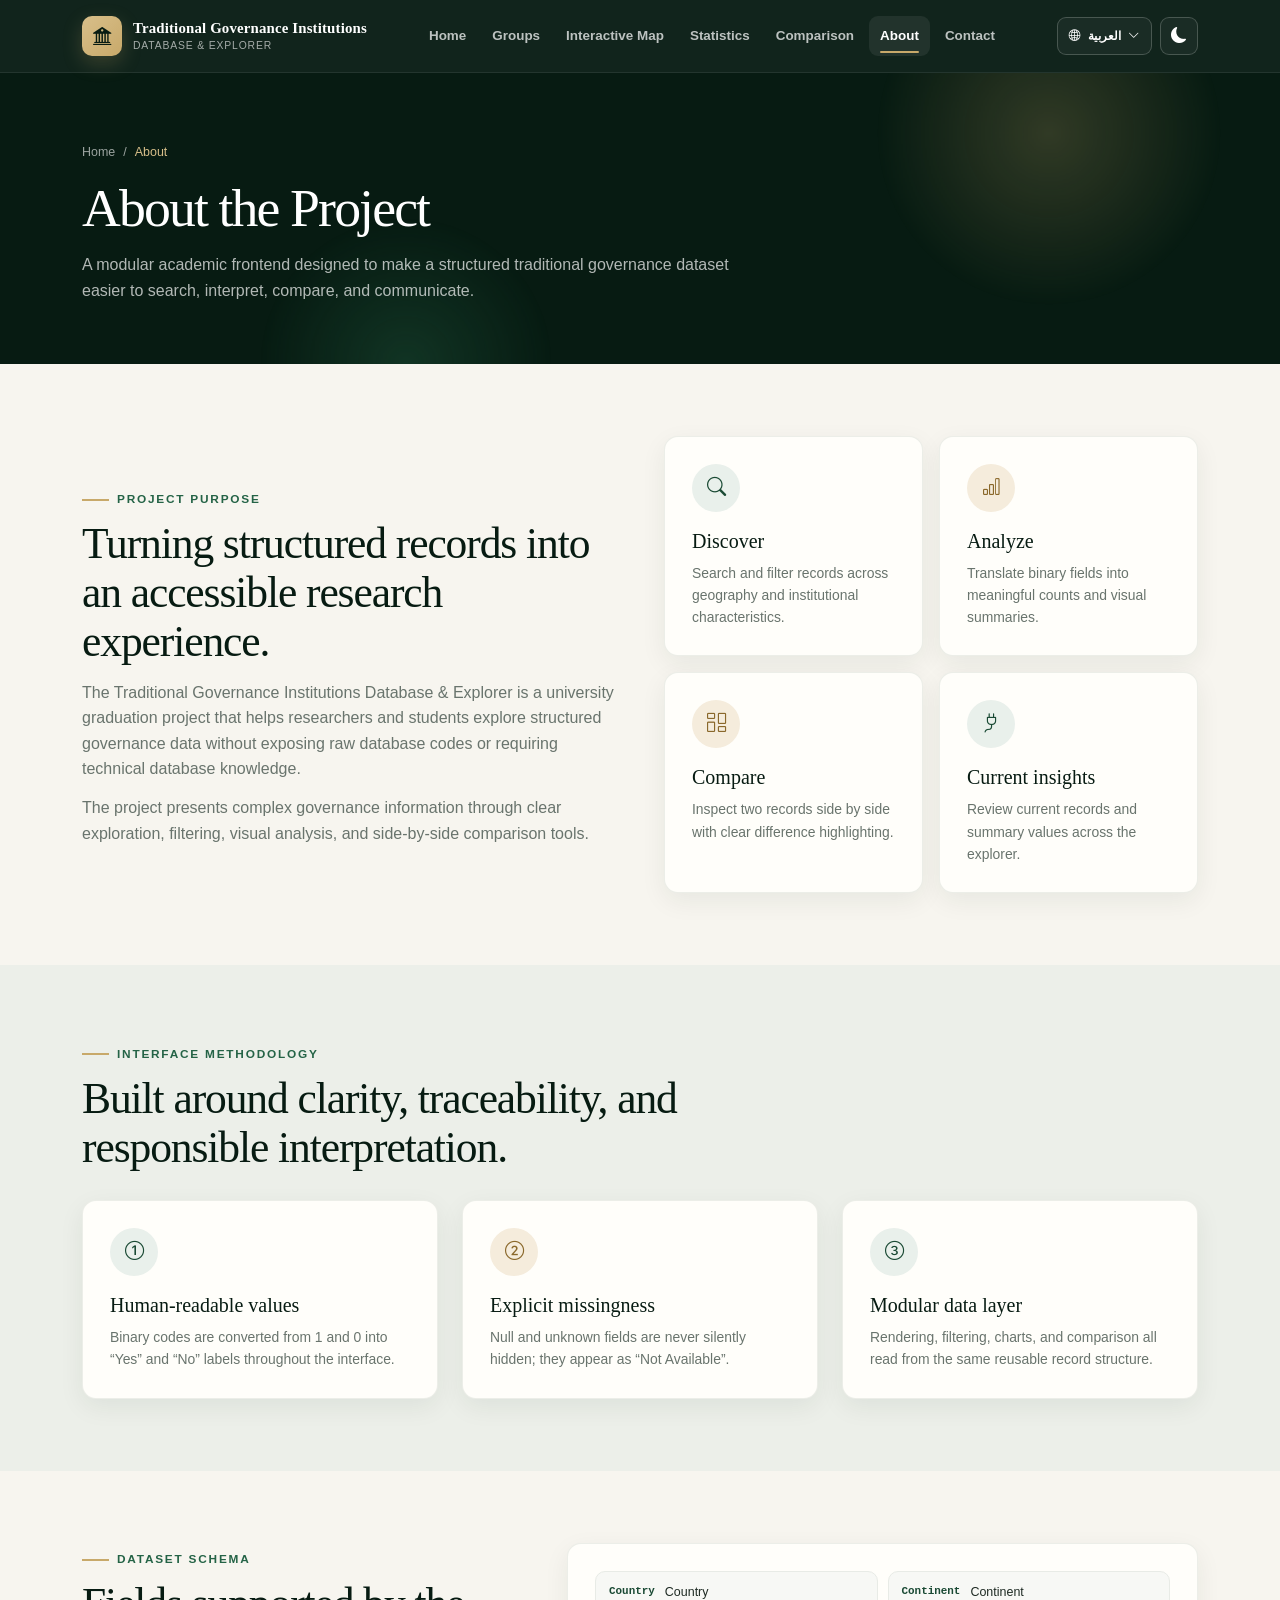
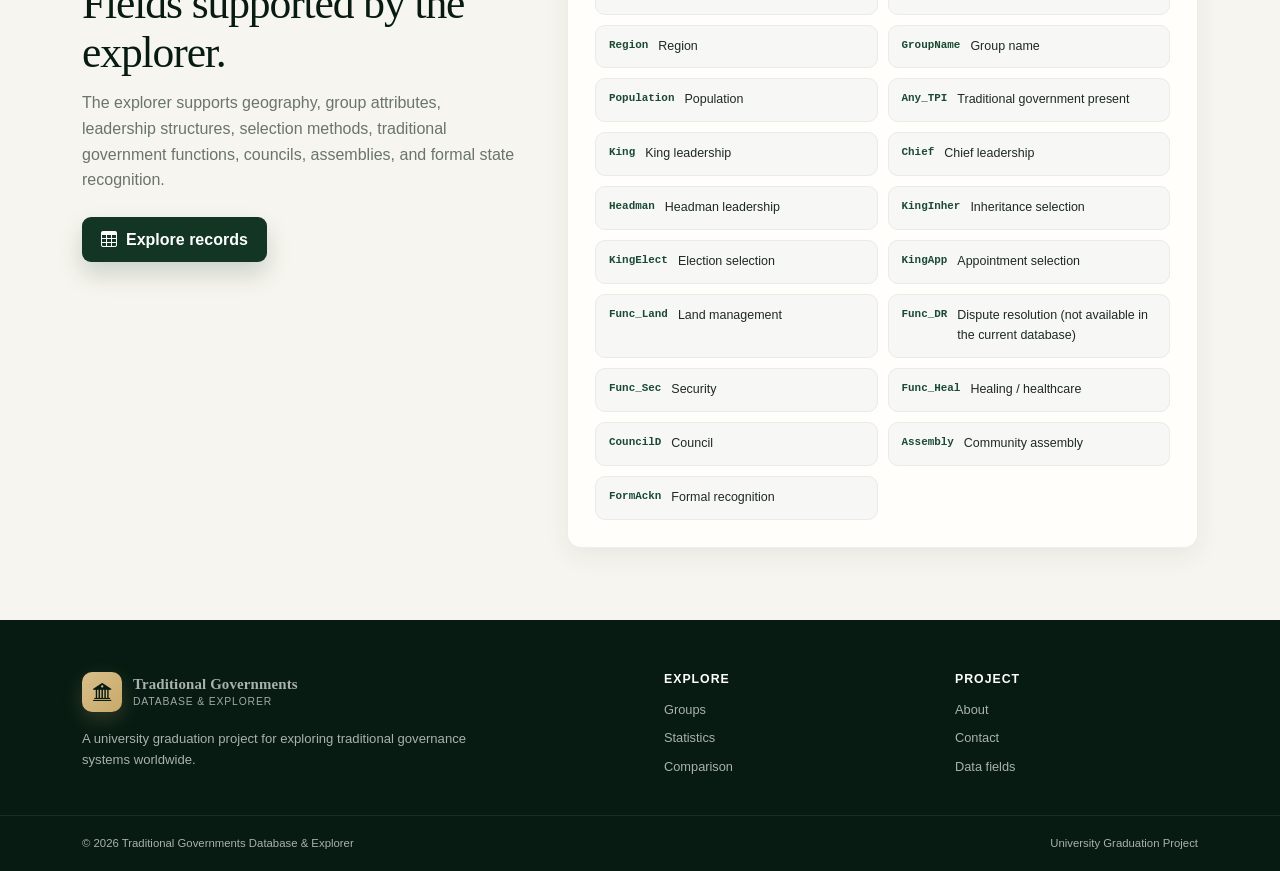
==== commit bac18183: "Add leadership selection methods chart" ====
--- a/about.html
+++ b/about.html
@@ -3,21 +3,27 @@
 <head>
   <meta charset="utf-8">
   <meta name="viewport" content="width=device-width, initial-scale=1">
+  <meta name="theme-color" content="#0b3d2e">
+  <link rel="icon" href="assets/icons/favicon.svg" type="image/svg+xml">
+  <link rel="icon" href="assets/icons/favicon-32x32.png" type="image/png" sizes="32x32">
+  <link rel="icon" href="assets/icons/favicon-16x16.png" type="image/png" sizes="16x16">
+  <link rel="shortcut icon" href="assets/icons/favicon.ico">
+  <link rel="apple-touch-icon" href="assets/icons/apple-touch-icon.png" sizes="180x180">
   <script src="js/preferences.js"></script>
-  <meta name="description" content="About the Traditional Governments Database & Explorer graduation project.">
-  <title>About the Project | Traditional Governments</title>
+  <meta name="description" content="About the Traditional Governance Institutions Database & Explorer graduation project.">
+  <title>About the Project | Traditional Governance Institutions</title>
   <link href="assets/vendor/bootstrap.min.css" rel="stylesheet">
   <link href="assets/vendor/bootstrap-icons.min.css" rel="stylesheet">
   <link href="css/style.css" rel="stylesheet">
 </head>
 <body class="is-loading" data-page="about">
   <a class="skip-link" href="#main-content">Skip to main content</a><div class="site-loader" id="siteLoader" aria-hidden="true"><div class="loader-mark"></div></div>
-  <header class="site-header"><div class="container nav-shell"><a class="brand" href="index.html"><span class="brand-mark"><i class="bi bi-bank2"></i></span><span class="brand-copy"><strong>Traditional Governments</strong><small>Database &amp; Explorer</small></span></a><button class="nav-toggle" id="navToggle" type="button" aria-expanded="false" aria-controls="navMenu" aria-label="Toggle navigation"><span></span><span></span><span></span></button><nav aria-label="Primary navigation"><ul class="nav-menu" id="navMenu"><li><a class="nav-link" href="index.html">Home</a></li><li><a class="nav-link" href="groups.html">Groups</a></li><li><a class="nav-link" href="index.html#distribution-map">Interactive Map</a></li><li><a class="nav-link" href="statistics.html">Statistics</a></li><li><a class="nav-link" href="comparison.html">Comparison</a></li><li><a class="nav-link active" href="about.html">About</a></li><li><a class="nav-link" href="contact.html">Contact</a></li></ul></nav></div></header>
+  <header class="site-header"><div class="container nav-shell"><a class="brand" href="index.html"><span class="brand-mark"><i class="bi bi-bank2"></i></span><span class="brand-copy"><strong>Traditional Governance Institutions</strong><small>Database &amp; Explorer</small></span></a><button class="nav-toggle" id="navToggle" type="button" aria-expanded="false" aria-controls="navMenu" aria-label="Toggle navigation"><span></span><span></span><span></span></button><nav aria-label="Primary navigation"><ul class="nav-menu" id="navMenu"><li><a class="nav-link" href="index.html">Home</a></li><li><a class="nav-link" href="groups.html">Groups</a></li><li><a class="nav-link" href="index.html#distribution-map">Interactive Map</a></li><li><a class="nav-link" href="statistics.html">Statistics</a></li><li><a class="nav-link" href="comparison.html">Comparison</a></li><li><a class="nav-link active" href="about.html">About</a></li><li><a class="nav-link" href="contact.html">Contact</a></li></ul></nav></div></header>
   <main id="main-content">
-    <section class="page-hero"><div class="container"><div class="breadcrumb-premium"><a href="index.html">Home</a><span>/</span><span>About</span></div><h1>About the Project</h1><p>A modular academic frontend designed to make a structured traditional governments dataset easier to search, interpret, compare, and communicate.</p></div></section>
+    <section class="page-hero"><div class="container"><div class="breadcrumb-premium"><a href="index.html">Home</a><span>/</span><span>About</span></div><h1>About the Project</h1><p>A modular academic frontend designed to make a structured traditional governance dataset easier to search, interpret, compare, and communicate.</p></div></section>
     <section class="section-space"><div class="container">
       <div class="row align-items-center g-5">
-        <div class="col-lg-6" data-reveal><span class="section-kicker">Project purpose</span><h2 class="section-title">Turning structured records into an accessible research experience.</h2><p class="section-intro">The Traditional Governments Database &amp; Explorer is a university graduation project that helps researchers and students explore structured governance data without exposing raw database codes or requiring technical database knowledge.</p><p class="section-intro">The project presents complex governance information through clear exploration, filtering, visual analysis, and side-by-side comparison tools.</p></div>
+        <div class="col-lg-6" data-reveal><span class="section-kicker">Project purpose</span><h2 class="section-title">Turning structured records into an accessible research experience.</h2><p class="section-intro">The Traditional Governance Institutions Database &amp; Explorer is a university graduation project that helps researchers and students explore structured governance data without exposing raw database codes or requiring technical database knowledge.</p><p class="section-intro">The project presents complex governance information through clear exploration, filtering, visual analysis, and side-by-side comparison tools.</p></div>
         <div class="col-lg-6"><div class="row g-3"><div class="col-sm-6" data-reveal><article class="surface project-card"><div class="feature-icon"><i class="bi bi-search"></i></div><h3>Discover</h3><p>Search and filter records across geography and institutional characteristics.</p></article></div><div class="col-sm-6" data-reveal><article class="surface project-card"><div class="feature-icon gold-icon"><i class="bi bi-bar-chart"></i></div><h3>Analyze</h3><p>Translate binary fields into meaningful counts and visual summaries.</p></article></div><div class="col-sm-6" data-reveal><article class="surface project-card"><div class="feature-icon gold-icon"><i class="bi bi-columns-gap"></i></div><h3>Compare</h3><p>Inspect two records side by side with clear difference highlighting.</p></article></div><div class="col-sm-6" data-reveal><article class="surface project-card"><div class="feature-icon"><i class="bi bi-plug"></i></div><h3>Current insights</h3><p>Review current records and summary values across the explorer.</p></article></div></div></div>
       </div>
     </div></section>
@@ -27,6 +33,6 @@
     <section class="section-space" id="data-fields"><div class="container"><div class="row g-5"><div class="col-lg-5" data-reveal><span class="section-kicker">Dataset schema</span><h2 class="section-title">Fields supported by the explorer.</h2><p class="section-intro">The explorer supports geography, group attributes, leadership structures, selection methods, traditional government functions, councils, assemblies, and formal state recognition.</p><a class="btn-premium btn-forest mt-4" href="groups.html"><i class="bi bi-table"></i> Explore records</a></div><div class="col-lg-7" data-reveal><div class="surface project-card"><ul class="field-list"><li><code>Country</code><span>Country</span></li><li><code>Continent</code><span>Continent</span></li><li><code>Region</code><span>Region</span></li><li><code>GroupName</code><span>Group name</span></li><li><code>Population</code><span>Population</span></li><li><code>Any_TPI</code><span>Traditional government present</span></li><li><code>King</code><span>King leadership</span></li><li><code>Chief</code><span>Chief leadership</span></li><li><code>Headman</code><span>Headman leadership</span></li><li><code>KingInher</code><span>Inheritance selection</span></li><li><code>KingElect</code><span>Election selection</span></li><li><code>KingApp</code><span>Appointment selection</span></li><li><code>Func_Land</code><span>Land management</span></li><li><code>Func_DR</code><span>Dispute resolution (not available in the current database)</span></li><li><code>Func_Sec</code><span>Security</span></li><li><code>Func_Heal</code><span>Healing / healthcare</span></li><li><code>CouncilD</code><span>Council</span></li><li><code>Assembly</code><span>Community assembly</span></li><li><code>FormAckn</code><span>Formal recognition</span></li></ul></div></div></div></div></section>
   </main>
   <footer class="site-footer"><div class="footer-main"><div class="container"><div class="row g-5"><div class="col-lg-6"><a class="brand" href="index.html"><span class="brand-mark"><i class="bi bi-bank2"></i></span><span class="brand-copy"><strong>Traditional Governments</strong><small>Database &amp; Explorer</small></span></a><p class="footer-copy">A university graduation project for exploring traditional governance systems worldwide.</p></div><div class="col-6 col-lg-3"><h2 class="footer-title">Explore</h2><ul class="footer-links"><li><a href="groups.html">Groups</a></li><li><a href="statistics.html">Statistics</a></li><li><a href="comparison.html">Comparison</a></li></ul></div><div class="col-6 col-lg-3"><h2 class="footer-title">Project</h2><ul class="footer-links"><li><a href="about.html">About</a></li><li><a href="contact.html">Contact</a></li><li><a href="#data-fields">Data fields</a></li></ul></div></div></div></div><div class="footer-bottom"><div class="container"><span>© 2026 Traditional Governments Database &amp; Explorer</span><span>University Graduation Project</span></div></div></footer>
-  <a class="back-to-top" id="backToTop" href="#main-content" aria-label="Back to top"><i class="bi bi-arrow-up"></i></a><script src="assets/vendor/bootstrap.bundle.min.js" defer></script><script src="js/i18n.js" defer></script><script src="js/script.js?v=group-names-ar-1" defer></script>
+  <a class="back-to-top" id="backToTop" href="#main-content" aria-label="Back to top"><i class="bi bi-arrow-up"></i></a><script src="assets/vendor/bootstrap.bundle.min.js" defer></script><script src="js/i18n.js" defer></script><script src="js/script.js?v=server-pagination-2" defer></script>
 </body>
 </html>
--- a/css/style.css
+++ b/css/style.css
@@ -1140,6 +1140,82 @@
 }
 
 /* Charts */
+.statistics-filter-panel {
+  padding: 24px;
+}
+
+.statistics-filter-heading {
+  display: flex;
+  align-items: flex-start;
+  justify-content: space-between;
+  gap: 24px;
+  margin-bottom: 20px;
+}
+
+.statistics-filter-heading h2 {
+  margin: 3px 0 0;
+  color: var(--forest-950);
+  font-family: Georgia, "Times New Roman", serif;
+  font-size: 1.5rem;
+}
+
+.statistics-filter-grid {
+  display: grid;
+  grid-template-columns: minmax(180px, 1fr) minmax(220px, 1.35fr) auto;
+  align-items: end;
+  gap: 16px;
+}
+
+.statistics-filter-field label {
+  display: block;
+  margin-bottom: 7px;
+  color: var(--forest-900);
+  font-size: 0.77rem;
+  font-weight: 750;
+}
+
+.statistics-reset-button {
+  min-height: 46px;
+  white-space: nowrap;
+}
+
+.statistics-scope-status {
+  display: flex;
+  flex-direction: column;
+  align-items: flex-end;
+  gap: 2px;
+  min-width: 180px;
+}
+
+.statistics-scope-status span {
+  color: var(--muted);
+  font-size: 0.72rem;
+  font-weight: 700;
+  letter-spacing: 0.04em;
+  text-transform: uppercase;
+}
+
+.statistics-scope-status strong {
+  color: var(--forest-800);
+  font-size: 0.92rem;
+}
+
+.statistics-status {
+  min-height: 1.4em;
+  margin: 12px 0 -4px;
+  color: var(--muted);
+  font-size: 0.78rem;
+}
+
+.statistics-status.is-error {
+  color: var(--danger);
+}
+
+.statistics-filter-panel[aria-busy="true"] .form-select,
+.statistics-filter-panel[aria-busy="true"] .statistics-reset-button {
+  cursor: wait;
+}
+
 .chart-card {
   height: 100%;
   padding: 25px;
@@ -1165,6 +1241,24 @@
 
 .chart-wrap-wide {
   height: 440px;
+}
+
+.chart-empty-state {
+  position: absolute;
+  inset: 0;
+  z-index: 2;
+  display: grid;
+  place-items: center;
+  padding: 24px;
+  color: var(--muted);
+  background: color-mix(in srgb, var(--paper) 92%, transparent);
+  border: 1px dashed var(--line);
+  border-radius: var(--radius-sm);
+  text-align: center;
+}
+
+.chart-wrap.has-empty-state canvas {
+  visibility: hidden;
 }
 
 .page-ellipsis {
@@ -1379,6 +1473,21 @@
 }
 
 .form-status.is-visible { display: block; }
+
+.form-status.is-error {
+  color: #8c2d28;
+  background: #fbe8e6;
+}
+
+html[data-theme="dark"] .form-status {
+  color: #bce4ca;
+  background: rgba(54, 143, 91, 0.18);
+}
+
+html[data-theme="dark"] .form-status.is-error {
+  color: #ffc6c0;
+  background: rgba(177, 57, 48, 0.2);
+}
 
 /* Footer */
 .site-footer {
@@ -1566,6 +1675,7 @@
 }
 
 html[data-theme="dark"] .section-title,
+html[data-theme="dark"] .statistics-filter-heading h2,
 html[data-theme="dark"] .project-card h3,
 html[data-theme="dark"] .chart-card h3,
 html[data-theme="dark"] .stat-number,
@@ -1577,6 +1687,7 @@
 }
 
 html[data-theme="dark"] .section-intro,
+html[data-theme="dark"] .statistics-status,
 html[data-theme="dark"] .project-card p,
 html[data-theme="dark"] .chart-card p,
 html[data-theme="dark"] .compare-profile p,
@@ -1611,6 +1722,28 @@
 html[data-theme="dark"] .form-select option {
   color: #eef2ef;
   background: #17231d;
+}
+
+html[data-theme="dark"] .statistics-filter-field label,
+html[data-theme="dark"] .statistics-scope-status strong {
+  color: #eef2ef;
+}
+
+html[data-theme="dark"] .statistics-reset-button {
+  color: #f2dfb8;
+  border-color: #6f6043;
+}
+
+html[data-theme="dark"] .statistics-reset-button:hover {
+  color: var(--forest-950);
+  background: var(--gold-400);
+  border-color: var(--gold-400);
+}
+
+html[data-theme="dark"] .chart-empty-state {
+  color: var(--muted);
+  background: rgba(23, 35, 29, 0.94);
+  border-color: #3b4941;
 }
 
 html[data-theme="dark"] .data-table {
@@ -1803,4 +1936,9 @@
   }
   .chart-wrap { height: 250px; }
   .chart-wrap-wide { height: 420px; }
-}
+  .statistics-filter-panel { padding: 20px; }
+  .statistics-filter-heading { flex-direction: column; }
+  .statistics-scope-status { align-items: flex-start; }
+  .statistics-filter-grid { grid-template-columns: 1fr; }
+  .statistics-reset-button { width: 100%; }
+}
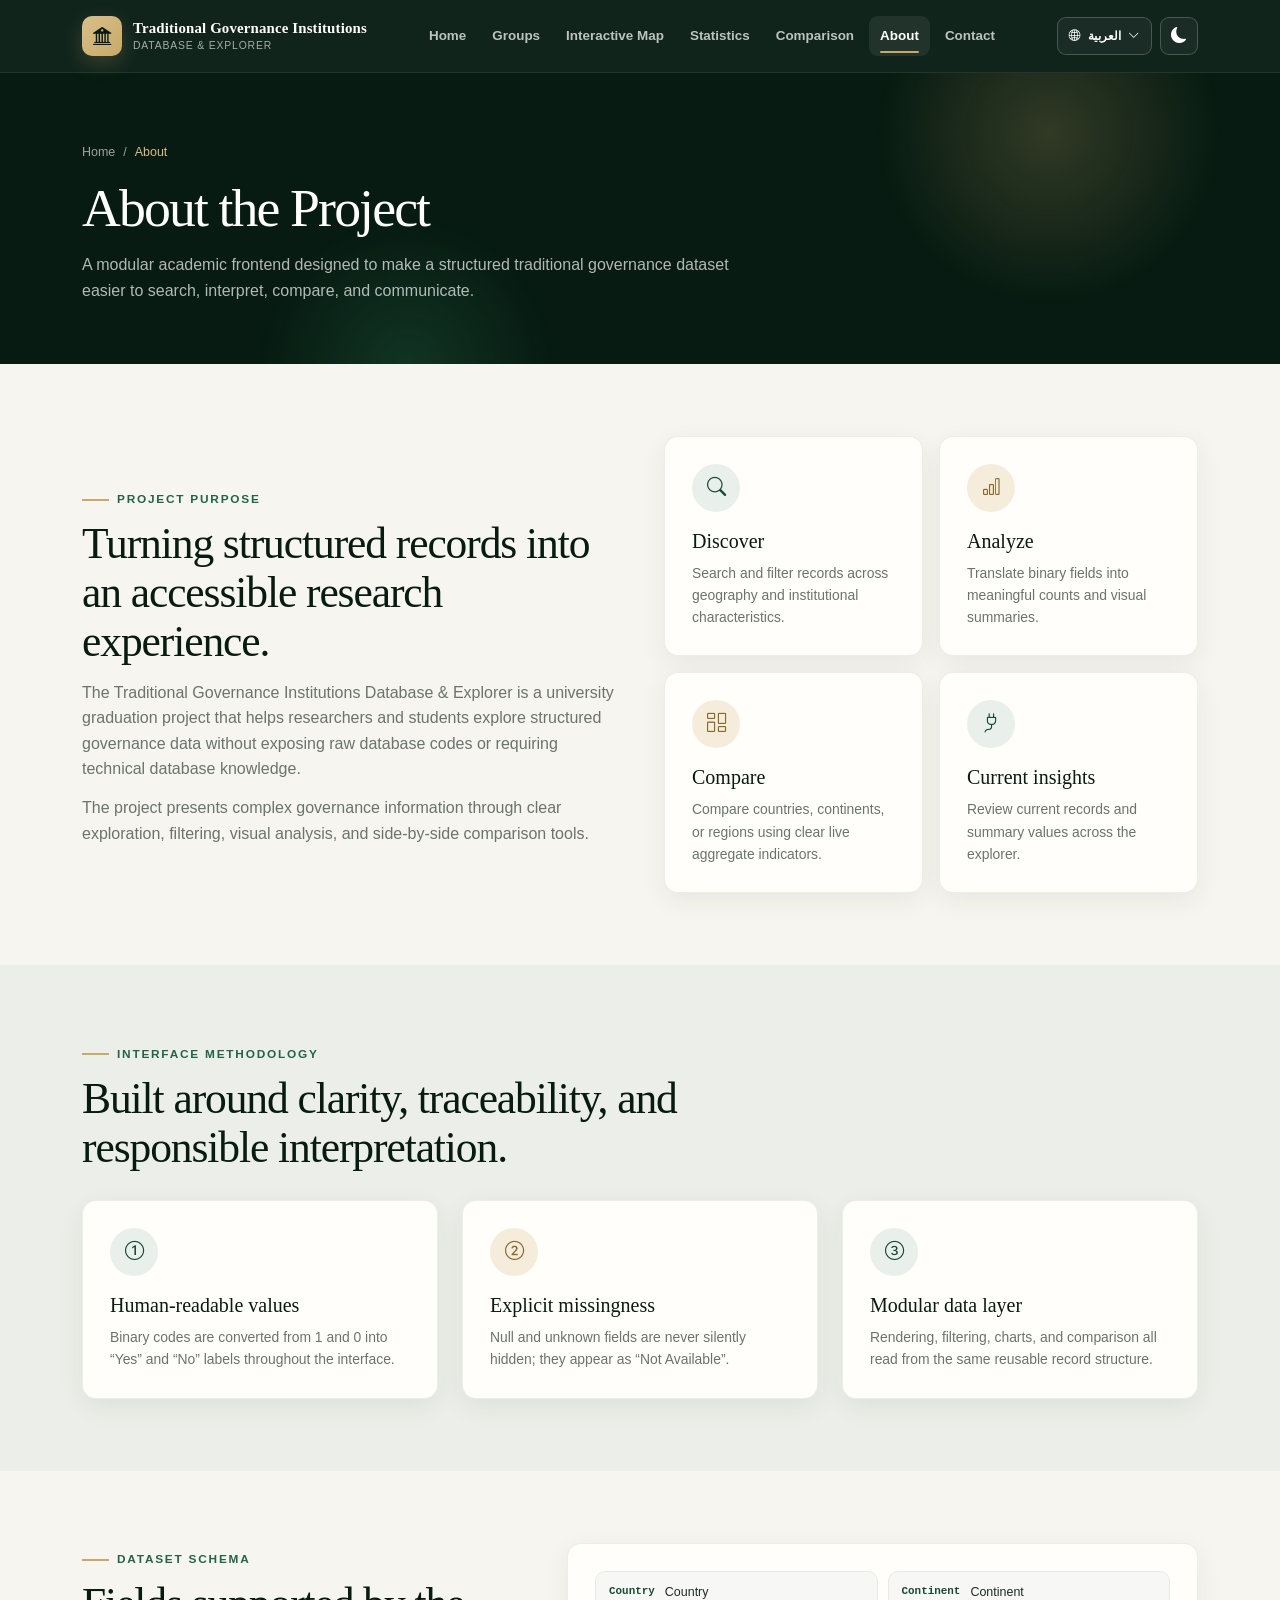
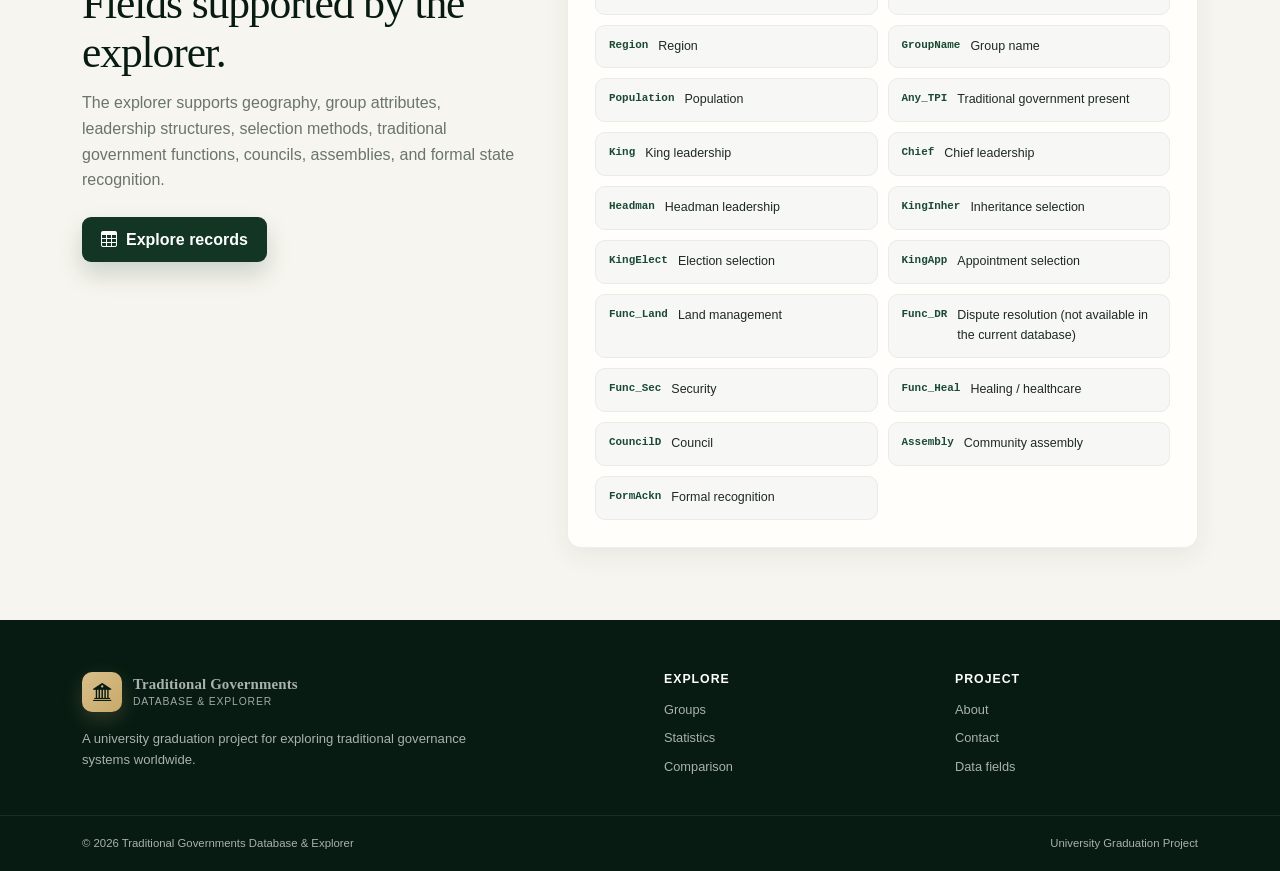
==== commit 0718d033: "update comparison" ====
--- a/about.html
+++ b/about.html
@@ -24,7 +24,7 @@
     <section class="section-space"><div class="container">
       <div class="row align-items-center g-5">
         <div class="col-lg-6" data-reveal><span class="section-kicker">Project purpose</span><h2 class="section-title">Turning structured records into an accessible research experience.</h2><p class="section-intro">The Traditional Governance Institutions Database &amp; Explorer is a university graduation project that helps researchers and students explore structured governance data without exposing raw database codes or requiring technical database knowledge.</p><p class="section-intro">The project presents complex governance information through clear exploration, filtering, visual analysis, and side-by-side comparison tools.</p></div>
-        <div class="col-lg-6"><div class="row g-3"><div class="col-sm-6" data-reveal><article class="surface project-card"><div class="feature-icon"><i class="bi bi-search"></i></div><h3>Discover</h3><p>Search and filter records across geography and institutional characteristics.</p></article></div><div class="col-sm-6" data-reveal><article class="surface project-card"><div class="feature-icon gold-icon"><i class="bi bi-bar-chart"></i></div><h3>Analyze</h3><p>Translate binary fields into meaningful counts and visual summaries.</p></article></div><div class="col-sm-6" data-reveal><article class="surface project-card"><div class="feature-icon gold-icon"><i class="bi bi-columns-gap"></i></div><h3>Compare</h3><p>Inspect two records side by side with clear difference highlighting.</p></article></div><div class="col-sm-6" data-reveal><article class="surface project-card"><div class="feature-icon"><i class="bi bi-plug"></i></div><h3>Current insights</h3><p>Review current records and summary values across the explorer.</p></article></div></div></div>
+        <div class="col-lg-6"><div class="row g-3"><div class="col-sm-6" data-reveal><article class="surface project-card"><div class="feature-icon"><i class="bi bi-search"></i></div><h3>Discover</h3><p>Search and filter records across geography and institutional characteristics.</p></article></div><div class="col-sm-6" data-reveal><article class="surface project-card"><div class="feature-icon gold-icon"><i class="bi bi-bar-chart"></i></div><h3>Analyze</h3><p>Translate binary fields into meaningful counts and visual summaries.</p></article></div><div class="col-sm-6" data-reveal><article class="surface project-card"><div class="feature-icon gold-icon"><i class="bi bi-columns-gap"></i></div><h3>Compare</h3><p>Compare countries, continents, or regions using clear live aggregate indicators.</p></article></div><div class="col-sm-6" data-reveal><article class="surface project-card"><div class="feature-icon"><i class="bi bi-plug"></i></div><h3>Current insights</h3><p>Review current records and summary values across the explorer.</p></article></div></div></div>
       </div>
     </div></section>
 
--- a/css/style.css
+++ b/css/style.css
@@ -1274,6 +1274,396 @@
   padding-top: 10px;
 }
 
+/* Statistical Analysis */
+.analysis-question-card {
+  display: grid;
+  grid-template-columns: minmax(0, 1.5fr) minmax(260px, .7fr);
+  gap: 30px;
+  align-items: center;
+  padding: 30px;
+}
+
+.analysis-question-card h2,
+.analysis-detail-heading h2,
+.analysis-method-note h2 {
+  margin: 5px 0 10px;
+  color: var(--forest-950);
+  font-family: Georgia, "Times New Roman", serif;
+}
+
+.analysis-question-card h2 { font-size: clamp(1.55rem, 3vw, 2.25rem); }
+.analysis-question-card p { margin: 0; color: var(--muted); }
+
+.analysis-method-badge {
+  display: grid;
+  grid-template-columns: 46px 1fr;
+  column-gap: 14px;
+  padding: 20px;
+  color: white;
+  background: var(--forest-900);
+  border-radius: var(--radius-sm);
+}
+
+.analysis-method-badge i {
+  grid-row: span 2;
+  display: grid;
+  place-items: center;
+  width: 46px;
+  height: 46px;
+  color: var(--forest-950);
+  background: var(--gold-400);
+  border-radius: 12px;
+  font-size: 1.2rem;
+}
+
+.analysis-method-badge span { color: rgba(255,255,255,.62); font-size: .7rem; font-weight: 700; text-transform: uppercase; }
+.analysis-method-badge strong { font-size: .92rem; }
+.analysis-status { margin: 14px 0; }
+
+.analysis-quality-grid {
+  display: grid;
+  grid-template-columns: repeat(4, minmax(0, 1fr));
+  gap: 14px;
+  margin-bottom: 52px;
+}
+
+.analysis-quality-card { padding: 20px; border-top: 3px solid var(--gold-500); }
+.analysis-quality-card span { display: block; color: var(--muted); font-size: .74rem; }
+.analysis-quality-card strong { display: block; margin-top: 6px; color: var(--forest-900); font-size: 1.65rem; }
+
+.analysis-selector-section { margin-bottom: 20px; }
+.analysis-selector-grid { display: grid; grid-template-columns: repeat(3, minmax(0, 1fr)); gap: 14px; }
+
+.analysis-selector {
+  display: flex;
+  align-items: center;
+  justify-content: center;
+  gap: 11px;
+  min-height: 62px;
+  color: var(--forest-900);
+  background: var(--paper);
+  border: 1px solid var(--line);
+  border-radius: var(--radius-sm);
+  box-shadow: var(--shadow-sm);
+  font-weight: 800;
+  transition: transform var(--transition), color var(--transition), background var(--transition), border-color var(--transition);
+}
+
+.analysis-selector:hover { transform: translateY(-2px); border-color: var(--gold-500); }
+.analysis-selector.is-active { color: white; background: var(--forest-800); border-color: var(--forest-800); }
+.analysis-selector i { font-size: 1.15rem; }
+
+.analysis-detail-card { padding: 30px; }
+.analysis-detail-heading { display: flex; align-items: flex-start; justify-content: space-between; gap: 22px; margin-bottom: 22px; }
+.analysis-detail-heading h2 { font-size: 1.75rem; }
+
+.analysis-effect-badge {
+  padding: 8px 13px;
+  color: var(--forest-900);
+  background: var(--gold-100);
+  border: 1px solid var(--gold-400);
+  border-radius: 999px;
+  font-size: .75rem;
+  font-weight: 800;
+  text-transform: capitalize;
+}
+
+.analysis-effect-badge[data-strength="strong"] { color: #fff; background: var(--forest-700); border-color: var(--forest-700); }
+.analysis-effect-badge[data-strength="moderate"] { color: var(--forest-950); background: var(--gold-400); }
+
+.analysis-metric-grid { display: grid; grid-template-columns: repeat(5, minmax(0, 1fr)); gap: 12px; }
+.analysis-metric { padding: 18px; background: var(--warm-white); border: 1px solid var(--line); border-radius: 12px; }
+.analysis-metric span { display: block; min-height: 2.4em; color: var(--muted); font-size: .7rem; font-weight: 700; }
+.analysis-metric strong { display: block; margin-top: 8px; color: var(--forest-900); font-size: 1.35rem; }
+
+.analysis-interpretation {
+  margin-top: 22px;
+  padding: 18px 20px;
+  color: var(--forest-900);
+  background: #edf6f0;
+  border-inline-start: 4px solid var(--forest-600);
+  border-radius: 10px;
+  font-weight: 650;
+}
+
+.analysis-missing-note { margin: 12px 0 24px; color: var(--muted); font-size: .78rem; }
+.analysis-table-grid { display: grid; grid-template-columns: repeat(2, minmax(0, 1fr)); gap: 20px; }
+.analysis-table-grid h3 { margin: 0 0 10px; color: var(--forest-950); font-family: Georgia, "Times New Roman", serif; font-size: 1.1rem; }
+.analysis-table { width: 100%; border-collapse: collapse; font-size: .8rem; }
+.analysis-table th, .analysis-table td { padding: 12px; border: 1px solid var(--line); text-align: center; }
+.analysis-table thead th { color: white; background: var(--forest-800); }
+.analysis-table tbody th { color: var(--forest-900); background: var(--warm-white); text-align: start; }
+
+.analysis-visual-heading { margin-top: 58px; }
+.analysis-chart-grid { display: grid; grid-template-columns: repeat(2, minmax(0, 1fr)); gap: 24px; }
+.analysis-chart-grid > *,
+.analysis-summary-card,
+.analysis-detail-card { min-width: 0; }
+
+.recognition-heatmap {
+  display: grid;
+  grid-template-columns: minmax(100px, .75fr) repeat(2, minmax(110px, 1fr));
+  gap: 8px;
+  align-content: center;
+  min-height: 290px;
+}
+
+.heatmap-heading, .heatmap-row-label, .heatmap-value {
+  display: grid;
+  place-items: center;
+  min-height: 54px;
+  padding: 10px;
+  border-radius: 9px;
+  text-align: center;
+}
+
+.heatmap-heading { color: var(--forest-900); background: var(--gold-100); font-size: .75rem; font-weight: 800; }
+.heatmap-row-label { justify-items: start; color: var(--forest-900); background: var(--warm-white); border: 1px solid var(--line); font-weight: 800; }
+.heatmap-value { color: var(--ink); border: 1px solid rgba(18,53,36,.12); font-size: 1.05rem; font-weight: 850; }
+.heatmap-value.is-strong { color: white; text-shadow: 0 1px 1px rgba(0,0,0,.28); }
+
+.analysis-method-note {
+  display: flex;
+  gap: 18px;
+  margin-top: 24px;
+  padding: 25px;
+}
+
+.analysis-method-note > i { color: var(--gold-500); font-size: 1.6rem; }
+.analysis-method-note h2 { font-size: 1.25rem; }
+.analysis-method-note p { margin: 0; color: var(--muted); font-size: .86rem; }
+
+.analysis-module {
+  margin-top: 88px;
+  padding-top: 72px;
+  border-top: 1px solid var(--line);
+}
+
+.analysis-module-heading { margin-bottom: 26px; }
+
+.analysis-summary-card {
+  margin-top: 8px;
+  padding: 28px;
+}
+
+.analysis-summary-heading {
+  display: flex;
+  align-items: flex-end;
+  justify-content: space-between;
+  gap: 22px;
+  margin-bottom: 20px;
+}
+
+.analysis-summary-heading h3 {
+  margin: 5px 0 0;
+  color: var(--forest-950);
+  font-family: Georgia, "Times New Roman", serif;
+  font-size: 1.45rem;
+}
+
+.analysis-summary-heading p {
+  margin: 0;
+  color: var(--muted);
+  font-size: .78rem;
+}
+
+.analysis-summary-table { min-width: 860px; }
+.analysis-summary-table td { vertical-align: middle; }
+
+.analysis-strength-text {
+  display: inline-flex;
+  padding: 5px 9px;
+  color: var(--forest-800);
+  background: var(--gold-100);
+  border-radius: 999px;
+  font-size: .7rem;
+  font-weight: 800;
+  text-transform: capitalize;
+  white-space: nowrap;
+}
+
+.analysis-strength-text[data-strength="strong"],
+.analysis-strength-text[data-strength="very-strong"] {
+  color: #fff;
+  background: var(--forest-700);
+}
+
+.function-effect-heatmap {
+  display: grid;
+  grid-template-columns: minmax(90px, .8fr) repeat(3, minmax(88px, 1fr));
+  gap: 8px;
+  align-content: center;
+  min-height: 310px;
+}
+
+.function-heatmap-heading,
+.function-heatmap-row,
+.function-heatmap-value {
+  display: grid;
+  place-items: center;
+  min-height: 56px;
+  padding: 9px;
+  border-radius: 9px;
+  text-align: center;
+}
+
+.function-heatmap-heading {
+  color: var(--forest-900);
+  background: var(--gold-100);
+  font-size: .7rem;
+  font-weight: 800;
+}
+
+.function-heatmap-row {
+  justify-items: start;
+  color: var(--forest-900);
+  background: var(--warm-white);
+  border: 1px solid var(--line);
+  font-weight: 800;
+}
+
+.function-heatmap-value {
+  color: var(--ink);
+  border: 1px solid rgba(18,53,36,.12);
+  font-size: 1rem;
+  font-weight: 850;
+}
+
+.function-heatmap-value.is-significant {
+  outline: 2px solid var(--gold-500);
+  outline-offset: -3px;
+}
+
+.function-heatmap-value.is-strong {
+  color: #fff;
+  text-shadow: 0 1px 1px rgba(0,0,0,.28);
+}
+
+.chart-wrap-analysis-wide { height: 310px; }
+.analysis-results-heading { margin-top: 58px; }
+
+.analysis-test-grid {
+  display: grid;
+  gap: 14px;
+}
+
+.analysis-test-card { overflow: hidden; }
+
+.analysis-test-card > summary {
+  display: flex;
+  align-items: center;
+  justify-content: space-between;
+  gap: 22px;
+  min-height: 82px;
+  padding: 18px 22px;
+  cursor: pointer;
+  list-style: none;
+  transition: background var(--transition);
+}
+
+.analysis-test-card > summary::-webkit-details-marker { display: none; }
+.analysis-test-card > summary:hover { background: rgba(200,169,106,.08); }
+
+.analysis-test-card > summary > span:first-child small,
+.analysis-test-card > summary > span:first-child strong {
+  display: block;
+}
+
+.analysis-test-card > summary > span:first-child small {
+  color: var(--muted);
+  font-size: .7rem;
+  font-weight: 750;
+  text-transform: uppercase;
+}
+
+.analysis-test-card > summary > span:first-child strong {
+  margin-top: 3px;
+  color: var(--forest-950);
+  font-family: Georgia, "Times New Roman", serif;
+  font-size: 1.15rem;
+}
+
+.analysis-test-summary-metrics {
+  display: flex;
+  align-items: center;
+  justify-content: flex-end;
+  gap: 13px;
+  color: var(--muted);
+  font-size: .74rem;
+  font-weight: 700;
+}
+
+.analysis-test-summary-metrics > span:not([class]) { white-space: nowrap; }
+
+.analysis-test-summary-metrics .bi-chevron-down {
+  color: var(--gold-500);
+  font-size: 1rem;
+  transition: transform var(--transition);
+}
+
+.analysis-test-card[open] .analysis-test-summary-metrics .bi-chevron-down {
+  transform: rotate(180deg);
+}
+
+.analysis-test-body {
+  padding: 24px 22px 26px;
+  border-top: 1px solid var(--line);
+}
+
+.analysis-test-body h4 {
+  margin: 0 0 10px;
+  color: var(--forest-950);
+  font-family: Georgia, "Times New Roman", serif;
+  font-size: 1.05rem;
+}
+
+.population-description-table { min-width: 980px; }
+
+.population-summary-grid {
+  display: grid;
+  grid-template-columns: repeat(4, minmax(0, 1fr));
+  gap: 14px;
+  margin-top: 18px;
+}
+
+.population-summary-card {
+  padding: 19px;
+  border-top: 3px solid var(--gold-500);
+}
+
+.population-summary-card > span {
+  display: block;
+  margin-bottom: 13px;
+  color: var(--forest-900);
+  font-family: Georgia, "Times New Roman", serif;
+  font-size: 1.05rem;
+  font-weight: 800;
+}
+
+.population-summary-card > div {
+  display: flex;
+  align-items: baseline;
+  justify-content: space-between;
+  gap: 10px;
+  padding: 8px 0;
+  border-top: 1px solid var(--line);
+}
+
+.population-summary-card small { color: var(--muted); font-size: .69rem; font-weight: 750; }
+.population-summary-card strong { color: var(--forest-900); font-size: 1rem; }
+.chart-wrap-population { height: 340px; }
+.population-result-card { margin-top: 24px; }
+.population-result-card .analysis-metric:first-child strong { font-size: .92rem; line-height: 1.3; }
+
+.population-effect-explanation {
+  padding: 20px;
+  background: var(--warm-white);
+  border: 1px solid var(--line);
+  border-radius: 12px;
+}
+
+.population-effect-explanation p { margin: 0; color: var(--muted); line-height: 1.75; }
+
 .fallback-bar {
   display: grid;
   grid-template-columns: 105px 1fr 28px;
@@ -1295,6 +1685,287 @@
   background: linear-gradient(90deg, var(--forest-700), var(--gold-500));
   border-radius: 999px;
 }
+
+.groupsize-function-results {
+  display: grid;
+  gap: 28px;
+}
+
+.groupsize-function-result {
+  padding: 28px;
+}
+
+.groupsize-function-result .analysis-detail-heading h3 {
+  margin: 4px 0 0;
+  color: var(--forest-950);
+  font-family: Georgia, "Times New Roman", serif;
+  font-size: 1.55rem;
+}
+
+.compact-quality-grid {
+  grid-template-columns: repeat(3, minmax(0, 1fr));
+  margin-bottom: 18px;
+}
+
+.compact-quality-grid .analysis-quality-card {
+  background: var(--warm-white);
+  box-shadow: none;
+}
+
+.population-function-description {
+  min-width: 920px;
+  margin-bottom: 26px;
+}
+
+.groupsize-function-chart-grid {
+  margin-top: 26px;
+}
+
+.function-chart-panel {
+  min-width: 0;
+  padding: 20px;
+  background: var(--warm-white);
+  border: 1px solid var(--line);
+  border-radius: 14px;
+}
+
+.function-chart-panel h4 {
+  margin: 0 0 12px;
+  color: var(--forest-950);
+  font-family: Georgia, "Times New Roman", serif;
+  font-size: 1.08rem;
+}
+
+html[dir="rtl"] .groupsize-function-result,
+html[dir="rtl"] .function-chart-panel { text-align: right; }
+
+html[data-theme="dark"] .groupsize-function-result .analysis-detail-heading h3,
+html[data-theme="dark"] .function-chart-panel h4 { color: #f3ead5; }
+
+html[data-theme="dark"] .compact-quality-grid .analysis-quality-card,
+html[data-theme="dark"] .function-chart-panel {
+  background: #13251d;
+  border-color: #334139;
+}
+
+.continent-leadership-table { min-width: 920px; }
+.continent-leadership-result { margin-top: 24px; }
+
+html[dir="rtl"] .continent-leadership-result { text-align: right; }
+
+html[data-theme="dark"] .continent-leadership-result .analysis-detail-heading h2 {
+  color: #f3ead5;
+}
+
+.continent-recognition-table { min-width: 720px; }
+.continent-recognition-result { margin-top: 24px; }
+.region-recognition-table { min-width: 820px; }
+.region-recognition-result { margin-top: 24px; }
+
+/* Analysis #8: interactive statistical engine */
+.dynamic-analysis-controls {
+  padding: 28px;
+  margin-bottom: 28px;
+}
+
+.dynamic-analysis-form {
+  display: grid;
+  grid-template-columns: minmax(0, 1fr) auto minmax(0, 1fr) auto;
+  align-items: end;
+  gap: 18px;
+}
+
+.dynamic-analysis-form .form-field {
+  display: grid;
+  gap: 8px;
+}
+
+.dynamic-analysis-form label {
+  color: var(--forest-900);
+  font-weight: 750;
+}
+
+.dynamic-analysis-form .form-select {
+  min-height: 48px;
+  border-color: var(--line);
+  background-color: var(--surface);
+  color: var(--text);
+}
+
+.dynamic-analysis-swap {
+  display: grid;
+  width: 42px;
+  height: 48px;
+  place-items: center;
+  color: var(--gold-700);
+  font-size: 1.2rem;
+}
+
+.dynamic-analyze-button {
+  min-height: 48px;
+  white-space: nowrap;
+}
+
+.dynamic-analysis-result {
+  display: grid;
+  gap: 24px;
+  margin-top: 26px;
+}
+
+.dynamic-analysis-result[hidden],
+.dynamic-analysis-heatmap[hidden] {
+  display: none !important;
+}
+
+.dynamic-export-actions {
+  display: flex;
+  flex-wrap: wrap;
+  justify-content: flex-end;
+  gap: 10px;
+}
+
+.dynamic-analysis-summary {
+  margin-bottom: 0;
+}
+
+.dynamic-analysis-summary .analysis-quality-card strong {
+  font-size: clamp(1rem, 1.8vw, 1.22rem);
+  line-height: 1.35;
+}
+
+.dynamic-analysis-statistics,
+.dynamic-details-card {
+  margin-top: 0;
+}
+
+.dynamic-analysis-heatmap {
+  min-height: 300px;
+  overflow: auto;
+}
+
+.dynamic-heatmap-table {
+  width: max-content;
+  min-width: 100%;
+  border-collapse: separate;
+  border-spacing: 4px;
+  font-size: .78rem;
+}
+
+.dynamic-heatmap-table th {
+  padding: 6px 8px;
+  color: var(--muted);
+  font-weight: 700;
+  text-align: center;
+}
+
+.dynamic-heatmap-table td {
+  min-width: 42px;
+  height: 38px;
+  padding: 5px;
+  border-radius: 7px;
+  background: color-mix(
+    in srgb,
+    var(--forest-700) calc(var(--heat-strength) * 1%),
+    var(--warm-white)
+  );
+  color: var(--text);
+  text-align: center;
+  font-variant-numeric: tabular-nums;
+}
+
+.dynamic-details-table {
+  min-width: 720px;
+}
+
+html[dir="rtl"] .dynamic-analysis-form,
+html[dir="rtl"] .dynamic-analysis-statistics {
+  text-align: right;
+}
+
+html[data-theme="dark"] .dynamic-analysis-form label {
+  color: #f3ead5;
+}
+
+html[data-theme="dark"] .dynamic-heatmap-table td {
+  color: #f8f7f3;
+}
+
+@media (max-width: 991.98px) {
+  .dynamic-analysis-form {
+    grid-template-columns: 1fr 1fr;
+  }
+
+  .dynamic-analysis-swap {
+    display: none;
+  }
+
+  .dynamic-analyze-button {
+    grid-column: 1 / -1;
+    justify-content: center;
+  }
+}
+
+@media (max-width: 575.98px) {
+  .dynamic-analysis-controls { padding: 20px; }
+  .dynamic-analysis-form { grid-template-columns: 1fr; }
+  .dynamic-export-actions { width: 100%; justify-content: stretch; }
+  .dynamic-export-actions .btn { flex: 1 1 140px; }
+}
+
+@media print {
+  body.dynamic-analysis-print .site-header,
+  body.dynamic-analysis-print .page-hero,
+  body.dynamic-analysis-print .site-footer,
+  body.dynamic-analysis-print .back-to-top,
+  body.dynamic-analysis-print #dynamicEngineControls,
+  body.dynamic-analysis-print main .section-space-sm > .container > *:not(#dynamic-analysis-engine),
+  body.dynamic-analysis-print #dynamic-analysis-engine > .analysis-module-heading,
+  body.dynamic-analysis-print #dynamic-analysis-engine > .analysis-method-note {
+    display: none !important;
+  }
+
+  body.dynamic-analysis-print #dynamicAnalysisResult {
+    display: grid !important;
+  }
+}
+
+.continent-recognition-heatmap {
+  display: grid;
+  gap: 14px;
+  align-content: center;
+  min-height: 300px;
+}
+
+.continent-recognition-heatmap-row {
+  display: grid;
+  grid-template-columns: minmax(80px, .7fr) minmax(130px, 2fr) 58px;
+  align-items: center;
+  gap: 12px;
+  color: var(--forest-900);
+  font-size: .8rem;
+}
+
+.continent-recognition-heatmap-track {
+  height: 30px;
+  overflow: hidden;
+  background: var(--warm-white);
+  border: 1px solid var(--line);
+  border-radius: 8px;
+}
+
+.continent-recognition-heatmap-track span {
+  display: block;
+  width: var(--recognition-rate);
+  height: 100%;
+  background: linear-gradient(90deg, var(--gold-400), var(--forest-700));
+  border-radius: 7px;
+}
+
+html[dir="rtl"] .continent-recognition-result { text-align: right; }
+html[dir="rtl"] .continent-recognition-heatmap-track span { margin-inline-start: 0; }
+
+html[data-theme="dark"] .continent-recognition-heatmap-row { color: #f3ead5; }
+html[data-theme="dark"] .continent-recognition-heatmap-track { background: #13251d; }
 
 /* Comparison */
 .compare-controls {
@@ -1380,6 +2051,217 @@
 .compare-table td:nth-child(3) { width: 35%; }
 .compare-table .is-different { background: #fff9ed; }
 
+.compare-geographic-grid {
+  grid-template-columns: minmax(150px, .85fr) minmax(190px, 1.2fr) auto minmax(190px, 1.2fr) auto;
+}
+
+.compare-submit {
+  min-height: 48px;
+  justify-content: center;
+  white-space: nowrap;
+}
+
+.comparison-status {
+  min-height: 1.25rem;
+  margin: 13px 0 0;
+  color: var(--muted);
+  font-size: .78rem;
+  font-weight: 650;
+}
+
+.comparison-status.is-error { color: #a33f36; }
+
+.comparison-highlights {
+  display: grid;
+  grid-template-columns: repeat(4, minmax(0, 1fr));
+  gap: 18px;
+  margin-top: 24px;
+}
+
+.comparison-highlight-card {
+  min-width: 0;
+  padding: 20px;
+  border-top: 3px solid var(--gold-500);
+}
+
+.comparison-highlight-heading {
+  display: flex;
+  align-items: center;
+  gap: 9px;
+  margin-bottom: 16px;
+  color: var(--forest-800);
+  font-size: .75rem;
+  font-weight: 800;
+}
+
+.comparison-highlight-heading i {
+  color: var(--gold-500);
+  font-size: 1.05rem;
+}
+
+.comparison-highlight-values {
+  display: grid;
+  grid-template-columns: repeat(2, minmax(0, 1fr));
+  gap: 12px;
+}
+
+.comparison-highlight-values > div {
+  min-width: 0;
+  padding-inline-start: 11px;
+  border-inline-start: 2px solid rgba(200, 169, 106, .42);
+}
+
+.comparison-highlight-values small,
+.comparison-highlight-values strong {
+  display: block;
+  overflow: hidden;
+  text-overflow: ellipsis;
+}
+
+.comparison-highlight-values small {
+  margin-bottom: 4px;
+  color: var(--muted);
+  font-size: .66rem;
+  white-space: nowrap;
+}
+
+.comparison-highlight-values strong {
+  color: var(--forest-950);
+  font-size: 1.03rem;
+}
+
+.comparison-profile-summary {
+  position: relative;
+  z-index: 1;
+  display: grid;
+  grid-template-columns: repeat(3, minmax(0, 1fr));
+  gap: 12px;
+  margin-top: 20px;
+}
+
+.comparison-profile-summary > div {
+  min-width: 0;
+  padding: 13px;
+  border: 1px solid var(--line);
+  border-radius: 11px;
+  background: rgba(248, 247, 243, .7);
+}
+
+.comparison-profile-summary span,
+.comparison-profile-summary strong {
+  display: block;
+}
+
+.comparison-profile-summary span {
+  margin-bottom: 5px;
+  color: var(--muted);
+  font-size: .67rem;
+  font-weight: 700;
+}
+
+.comparison-profile-summary strong {
+  color: var(--forest-900);
+  font-size: .88rem;
+  overflow-wrap: anywhere;
+}
+
+.comparison-distribution-grid {
+  position: relative;
+  z-index: 1;
+  display: grid;
+  grid-template-columns: repeat(2, minmax(0, 1fr));
+  gap: 20px;
+  margin-top: 22px;
+  padding-top: 19px;
+  border-top: 1px solid var(--line);
+}
+
+.comparison-distribution-grid h3 {
+  margin: 0 0 12px;
+  color: var(--forest-900);
+  font-size: .82rem;
+  font-weight: 800;
+}
+
+.comparison-distribution-grid ul {
+  display: grid;
+  gap: 10px;
+  margin: 0;
+  padding: 0;
+  list-style: none;
+}
+
+.comparison-distribution-grid li {
+  display: grid;
+  grid-template-columns: 1fr auto;
+  gap: 3px 10px;
+  color: var(--muted);
+  font-size: .69rem;
+  font-weight: 650;
+}
+
+.comparison-distribution-grid li strong { color: var(--forest-900); }
+
+.comparison-mini-track {
+  grid-column: 1 / -1;
+  height: 5px;
+  overflow: hidden;
+  border-radius: 99px;
+  background: #e9ede8;
+}
+
+.comparison-mini-track span {
+  display: block;
+  height: 100%;
+  border-radius: inherit;
+  background: linear-gradient(90deg, var(--forest-700), var(--gold-500));
+}
+
+.comparison-chart-grid .chart-card { min-height: 100%; }
+.comparison-chart-wrap { position: relative; height: 320px; }
+.compare-table { min-width: 760px; }
+.compare-table th:not(:first-child) { color: var(--forest-900); }
+
+html[dir="rtl"] .comparison-status,
+html[dir="rtl"] .comparison-profile-summary,
+html[dir="rtl"] .comparison-distribution-grid,
+html[dir="rtl"] .comparison-highlight-card { text-align: right; }
+
+html[data-theme="dark"] .comparison-highlight-heading,
+html[data-theme="dark"] .comparison-highlight-values strong,
+html[data-theme="dark"] .comparison-profile-summary strong,
+html[data-theme="dark"] .comparison-distribution-grid h3,
+html[data-theme="dark"] .comparison-distribution-grid li strong,
+html[data-theme="dark"] .compare-table th:not(:first-child) {
+  color: #f3ead5;
+}
+
+html[data-theme="dark"] .comparison-profile-summary > div {
+  border-color: #334139;
+  background: rgba(19, 37, 29, .72);
+}
+
+html[data-theme="dark"] .comparison-mini-track { background: #26372f; }
+html[data-theme="dark"] .comparison-status.is-error { color: #ff9d91; }
+
+@media (max-width: 1199.98px) {
+  .compare-geographic-grid { grid-template-columns: 1fr auto 1fr; }
+  .compare-geographic-grid > div:first-child,
+  .compare-geographic-grid .compare-submit { grid-column: 1 / -1; }
+  .comparison-highlights { grid-template-columns: repeat(2, minmax(0, 1fr)); }
+  .comparison-profile-summary { grid-template-columns: repeat(2, minmax(0, 1fr)); }
+}
+
+@media (max-width: 767.98px) {
+  .compare-geographic-grid { grid-template-columns: 1fr; }
+  .compare-geographic-grid > div:first-child,
+  .compare-geographic-grid .compare-submit { grid-column: auto; }
+  .comparison-highlights { grid-template-columns: 1fr; }
+  .comparison-highlight-card { padding: 18px; }
+  .comparison-profile-summary,
+  .comparison-distribution-grid { grid-template-columns: 1fr; }
+  .comparison-chart-wrap { height: 290px; }
+}
 /* About and contact */
 .project-card {
   height: 100%;
@@ -1628,6 +2510,34 @@
   right: 11px;
   left: 11px;
 }
+
+html[dir="rtl"] .analysis-question-card,
+html[dir="rtl"] .analysis-detail-card,
+html[dir="rtl"] .analysis-method-note,
+html[dir="rtl"] .analysis-quality-card,
+html[dir="rtl"] .chart-card {
+  text-align: right;
+}
+
+html[dir="rtl"] .analysis-method-badge {
+  text-align: right;
+}
+
+html[dir="rtl"] .analysis-metric strong {
+  direction: ltr;
+  unicode-bidi: isolate;
+}
+
+html[dir="rtl"] .heatmap-row-label,
+html[dir="rtl"] .analysis-table tbody th,
+html[dir="rtl"] .analysis-summary-card,
+html[dir="rtl"] .analysis-test-card,
+html[dir="rtl"] .function-heatmap-row {
+  text-align: right;
+}
+
+html[dir="rtl"] .population-summary-card,
+html[dir="rtl"] .population-effect-explanation { text-align: right; }
 
 html[dir="rtl"] .bi-arrow-right,
 html[dir="rtl"] .bi-chevron-right,
@@ -1816,6 +2726,80 @@
 
 html[data-theme="dark"] .detail-dialog::backdrop {
   background: rgba(0,0,0,.7);
+}
+
+html[data-theme="dark"] .analysis-question-card h2,
+html[data-theme="dark"] .analysis-detail-heading h2,
+html[data-theme="dark"] .analysis-method-note h2,
+html[data-theme="dark"] .analysis-quality-card strong,
+html[data-theme="dark"] .analysis-table-grid h3,
+html[data-theme="dark"] .analysis-selector,
+html[data-theme="dark"] .analysis-metric strong,
+html[data-theme="dark"] .heatmap-heading,
+html[data-theme="dark"] .heatmap-row-label {
+  color: #f6f5ef;
+}
+
+html[data-theme="dark"] .analysis-selector,
+html[data-theme="dark"] .analysis-metric,
+html[data-theme="dark"] .analysis-table tbody th,
+html[data-theme="dark"] .heatmap-row-label {
+  background: #111c16;
+  border-color: #3b4941;
+}
+
+html[data-theme="dark"] .analysis-selector.is-active {
+  color: #fff;
+  background: var(--forest-600);
+  border-color: var(--forest-600);
+}
+
+html[data-theme="dark"] .analysis-interpretation {
+  color: #cde5d6;
+  background: rgba(40,122,80,.16);
+}
+
+html[data-theme="dark"] .analysis-table th,
+html[data-theme="dark"] .analysis-table td,
+html[data-theme="dark"] .heatmap-value,
+html[data-theme="dark"] .function-heatmap-value {
+  border-color: #3b4941;
+}
+
+html[data-theme="dark"] .heatmap-heading {
+  background: #493b24;
+}
+
+html[data-theme="dark"] .analysis-summary-heading h3,
+html[data-theme="dark"] .analysis-test-card > summary > span:first-child strong,
+html[data-theme="dark"] .analysis-test-body h4,
+html[data-theme="dark"] .function-heatmap-heading,
+html[data-theme="dark"] .function-heatmap-row {
+  color: #f6f5ef;
+}
+
+html[data-theme="dark"] .function-heatmap-heading {
+  background: #493b24;
+}
+
+html[data-theme="dark"] .function-heatmap-row {
+  background: #111c16;
+  border-color: #3b4941;
+}
+
+html[data-theme="dark"] .analysis-test-card > summary:hover {
+  background: rgba(200,169,106,.06);
+}
+
+html[data-theme="dark"] .population-summary-card > span,
+html[data-theme="dark"] .population-summary-card strong,
+html[data-theme="dark"] .population-effect-explanation h3 {
+  color: #f3ead5;
+}
+
+html[data-theme="dark"] .population-effect-explanation {
+  background: #13251d;
+  border-color: #334139;
 }
 
 @media (prefers-reduced-motion: reduce) {
@@ -1863,6 +2847,12 @@
   .stats-band { margin-top: -34px; }
   .section-space { padding: 64px 0; }
   .detail-grid { grid-template-columns: repeat(2, minmax(0, 1fr)); }
+  .analysis-question-card { grid-template-columns: 1fr; }
+  .analysis-quality-grid { grid-template-columns: repeat(2, minmax(0, 1fr)); }
+  .analysis-metric-grid { grid-template-columns: repeat(3, minmax(0, 1fr)); }
+  .analysis-chart-grid { grid-template-columns: 1fr; }
+  .analysis-summary-heading { align-items: flex-start; flex-direction: column; }
+  .population-summary-grid { grid-template-columns: repeat(2, minmax(0, 1fr)); }
 }
 
 @media (max-width: 767.98px) {
@@ -1887,6 +2877,14 @@
   .swap-button:hover { transform: rotate(270deg); }
   .field-list { grid-template-columns: 1fr; }
   .footer-bottom .container { align-items: flex-start; flex-direction: column; }
+  .analysis-detail-heading { flex-direction: column; }
+  .analysis-metric-grid { grid-template-columns: repeat(2, minmax(0, 1fr)); }
+  .analysis-table-grid { grid-template-columns: 1fr; }
+  .analysis-test-card > summary {
+    align-items: flex-start;
+    flex-direction: column;
+  }
+  .analysis-test-summary-metrics { justify-content: flex-start; flex-wrap: wrap; }
 }
 
 @media (max-width: 575.98px) {
@@ -1941,4 +2939,41 @@
   .statistics-scope-status { align-items: flex-start; }
   .statistics-filter-grid { grid-template-columns: 1fr; }
   .statistics-reset-button { width: 100%; }
-}
+  .analysis-question-card,
+  .analysis-detail-card { padding: 21px; }
+  .analysis-quality-grid,
+  .analysis-selector-grid,
+  .analysis-metric-grid { grid-template-columns: 1fr; }
+  .analysis-quality-grid { margin-bottom: 42px; }
+  .analysis-visual-heading { margin-top: 46px; }
+  .analysis-method-note { padding: 21px; }
+  .recognition-heatmap {
+    grid-template-columns: minmax(78px, .75fr) repeat(2, minmax(76px, 1fr));
+    gap: 5px;
+  }
+  .heatmap-heading,
+  .heatmap-row-label,
+  .heatmap-value {
+    min-height: 50px;
+    padding: 7px;
+    font-size: .7rem;
+  }
+  .heatmap-value { font-size: .88rem; }
+  .analysis-module { margin-top: 64px; padding-top: 54px; }
+  .analysis-summary-card { padding: 20px; }
+  .function-effect-heatmap {
+    grid-template-columns: minmax(68px, .8fr) repeat(3, minmax(60px, 1fr));
+    gap: 5px;
+  }
+  .function-heatmap-heading,
+  .function-heatmap-row,
+  .function-heatmap-value {
+    min-height: 50px;
+    padding: 6px;
+    font-size: .65rem;
+  }
+  .analysis-test-card > summary,
+  .analysis-test-body { padding-inline: 18px; }
+  .analysis-test-summary-metrics { gap: 8px; }
+  .population-summary-grid { grid-template-columns: 1fr; }
+}
